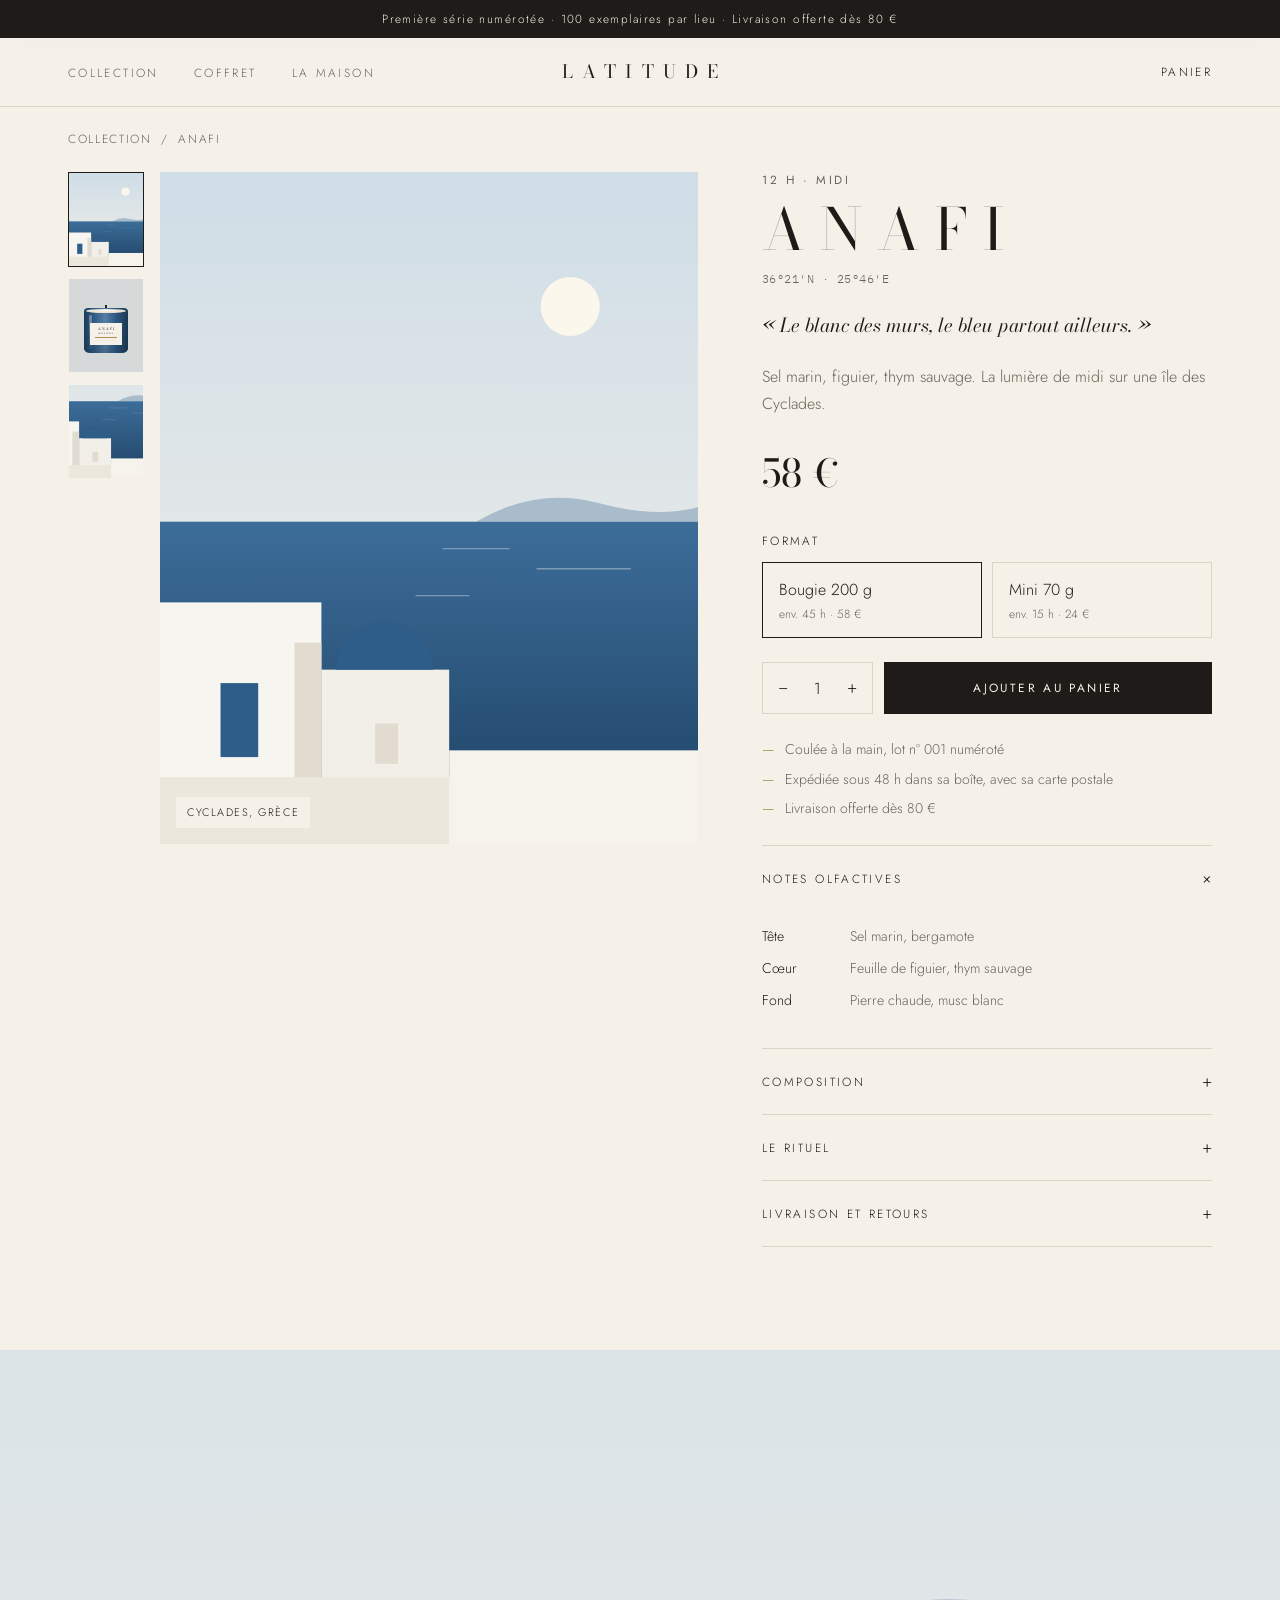
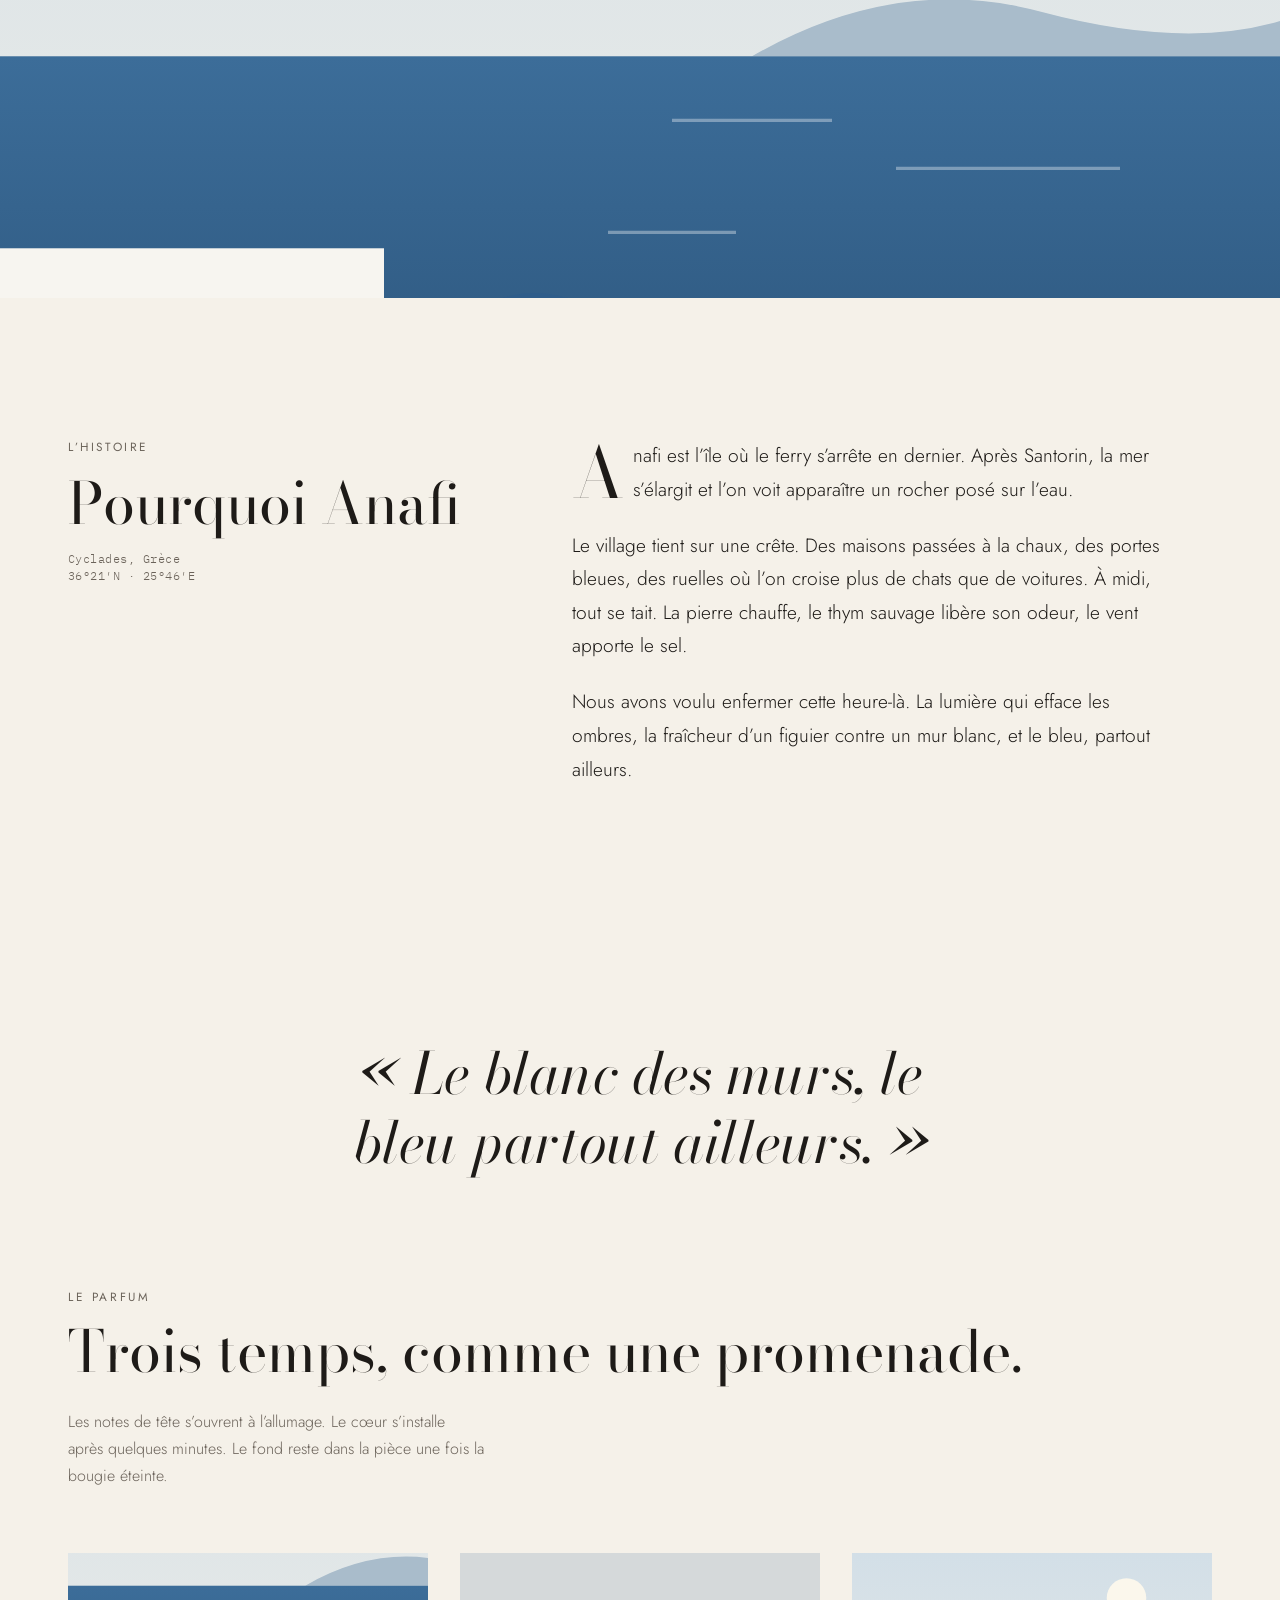
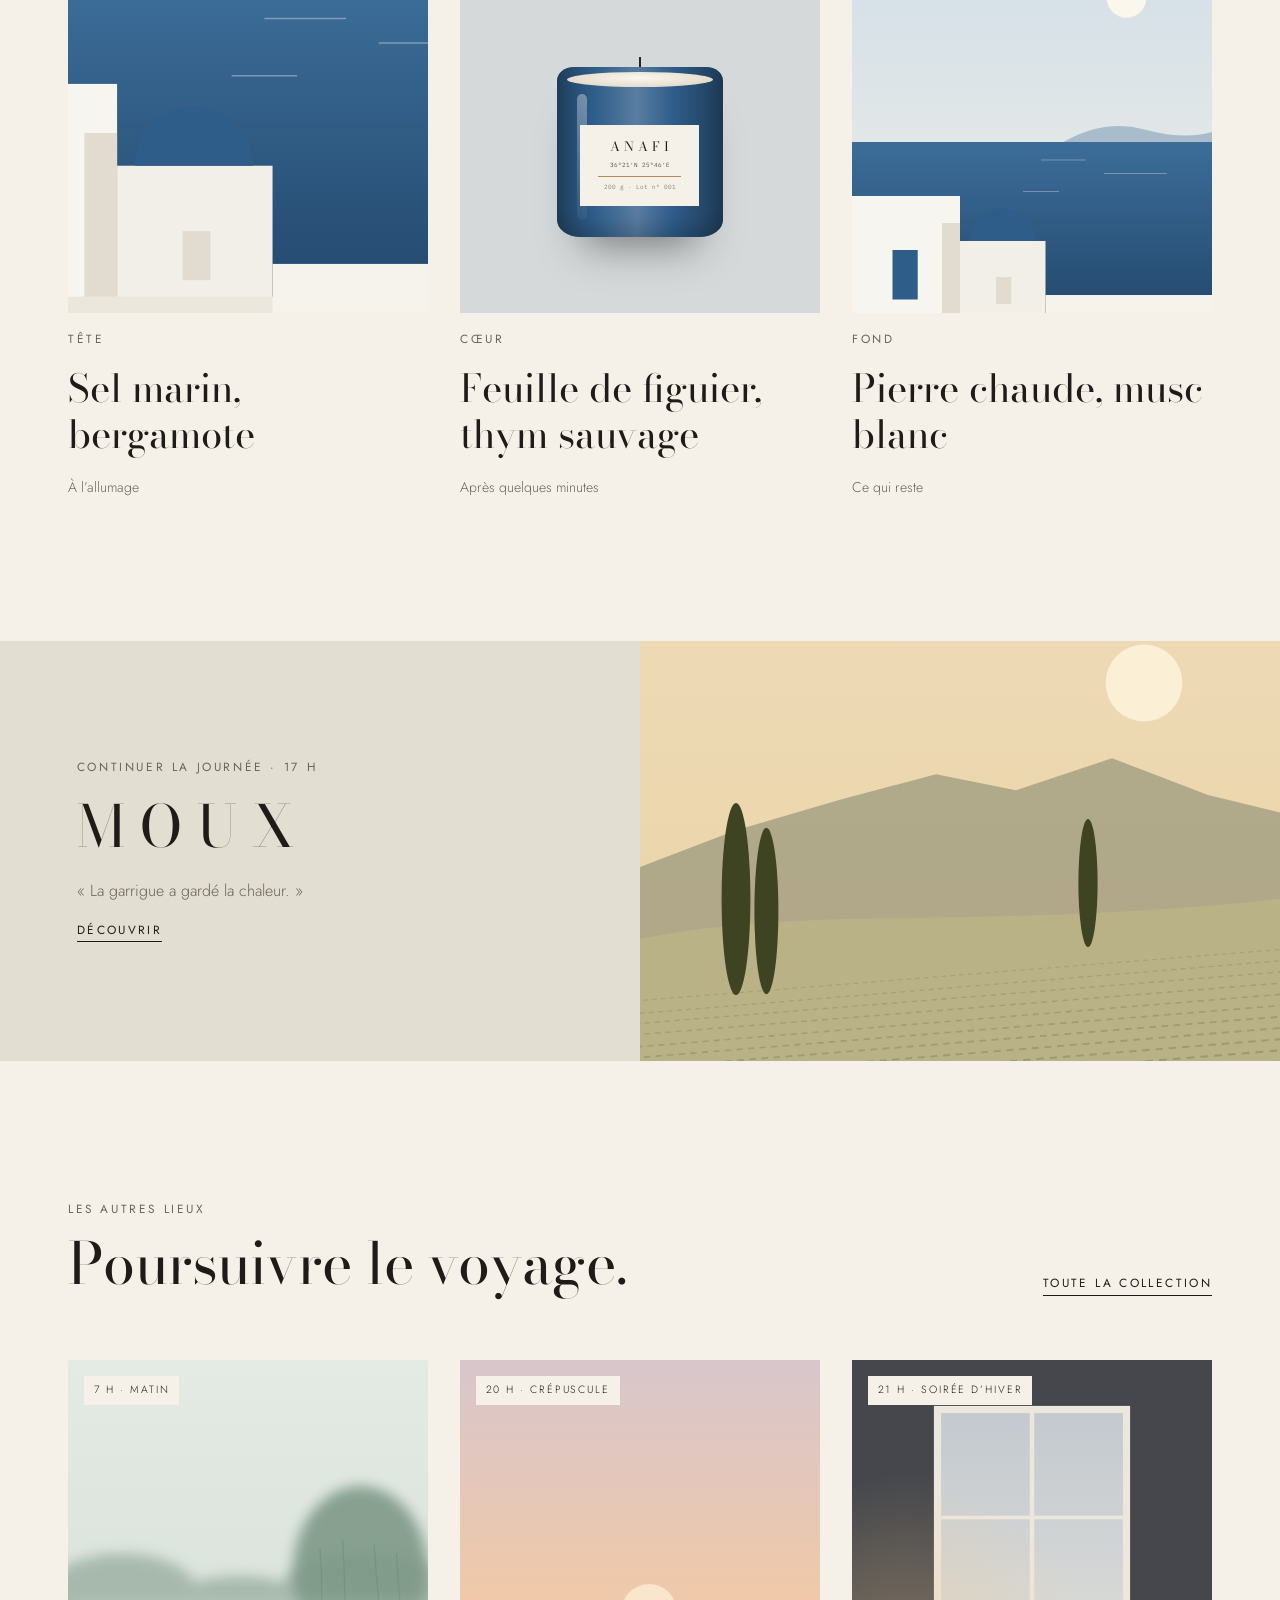
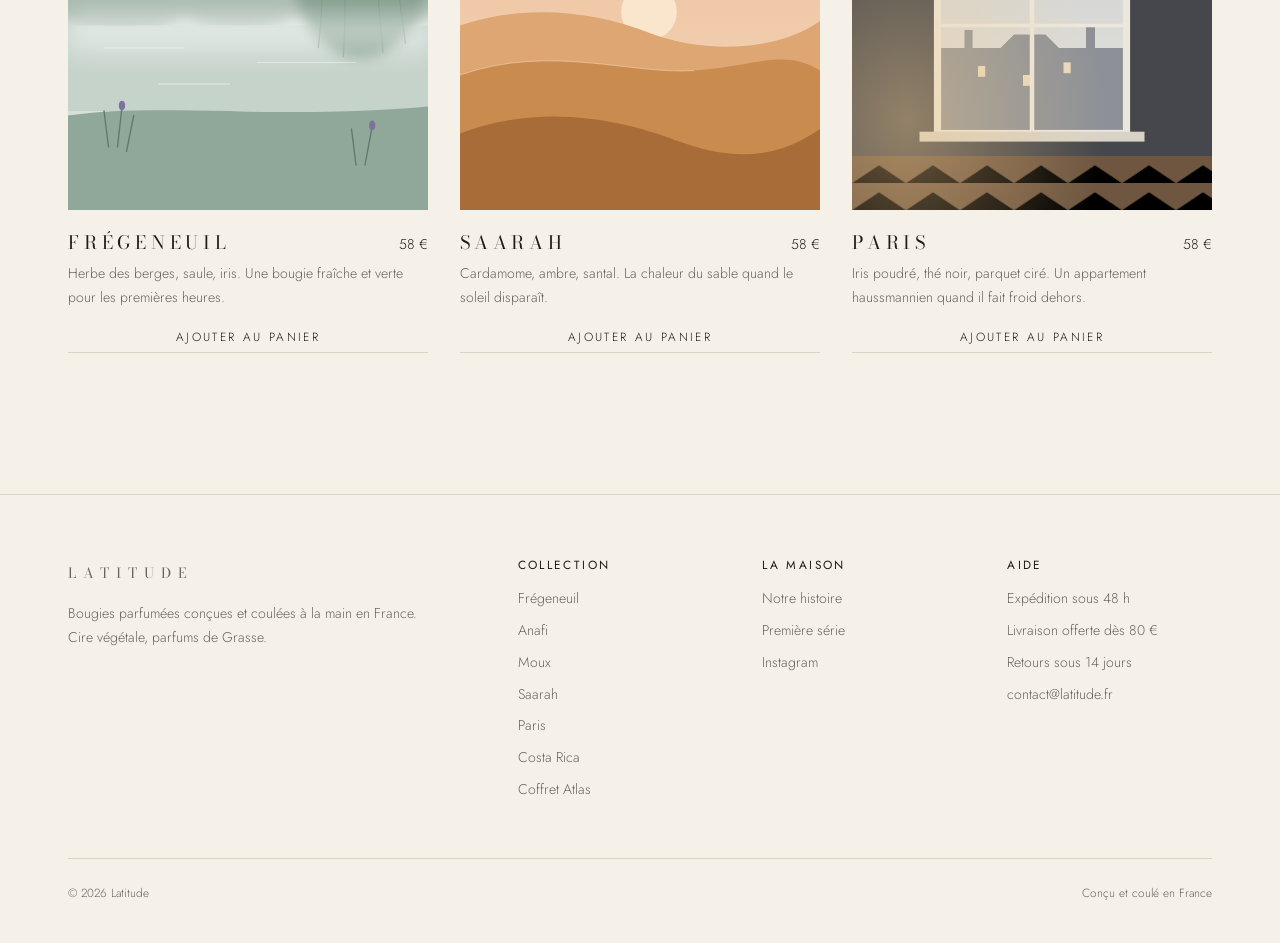
==== bougies/anafi.html @ f79f9a04 "Boutique Latitude : une page par bougie, histoires, panier et précommande - Accueil épuré : diaporam" ====
<!DOCTYPE html>
<html lang="fr">
<head>
  <meta charset="UTF-8">
  <meta name="viewport" content="width=device-width, initial-scale=1.0, viewport-fit=cover">
  <title>Anafi, bougie parfumée · Latitude</title>
  <meta name="claude:viewport-fit-sides" content="cover">
  <meta name="description" content="Sel marin, figuier, thym sauvage. La lumière de midi sur une île des Cyclades. Bougie 200 g coulée à la main en France.">
  <meta property="og:title" content="Anafi, bougie parfumée · Latitude">
  <meta property="og:description" content="Sel marin, figuier, thym sauvage. La lumière de midi sur une île des Cyclades. Bougie 200 g coulée à la main en France.">
  <link rel="preconnect" href="https://fonts.googleapis.com">
  <link rel="preconnect" href="https://fonts.gstatic.com" crossorigin>
  <link rel="stylesheet" href="https://fonts.googleapis.com/css2?family=Bodoni+Moda:ital,opsz,wght@0,6..96,400;1,6..96,400&family=IBM+Plex+Mono:wght@300&family=Jost:wght@300;400&display=swap">
  <link rel="stylesheet" href="../assets/style.css">
</head>
<body>
  
  <p class="announce">Première série numérotée · 100 exemplaires par lieu · Livraison offerte dès 80 €</p>
  <header class="site-header">
    <nav class="nav wrap" aria-label="Navigation principale">
      <div>
        <button class="nav-toggle" type="button" aria-label="Menu" aria-expanded="false" aria-controls="menu"><span></span><span></span></button>
        <ul class="nav-links" id="menu">
          <li><a href="../#collection">Collection</a></li>
          <li><a href="../#coffret">Coffret</a></li>
          <li><a href="../#maison">La maison</a></li>
        </ul>
      </div>
      <a href="../" class="brand">LATITUDE</a>
      <div class="nav-end">
        <button type="button" class="cart-btn" data-open-cart aria-controls="cart">
          <span class="cart-label">Panier</span><span class="cart-count" hidden>0</span>
          <span class="visually-hidden">Ouvrir le panier</span>
        </button>
      </div>
    </nav>
  </header>
  <main style="--c:#2F5D8A">
    <nav class="crumbs wrap" aria-label="Fil d’Ariane"><a href="../#collection">Collection</a><span>/</span><span>Anafi</span></nav>

    <section class="product wrap">
      <div class="gallery">
        <div class="thumbs" role="group" aria-label="Choisir une image">
          <button type="button" class="thumb" data-slide="lieu" aria-pressed="true" aria-label="Le lieu"><div class="visual" data-scene="anafi" data-photo="../images/anafi/lieu.jpg"></div></button>
          <button type="button" class="thumb" data-slide="bougie" aria-pressed="false" aria-label="La bougie"><div class="packshot" style="--c:#2F5D8A" data-jar="anafi" data-flame="0" data-photo="../images/anafi/bougie.jpg"></div></button>
          <button type="button" class="thumb" data-slide="detail" aria-pressed="false" aria-label="La matière"><div class="visual" data-scene="anafi" data-variant="detail" data-photo="../images/anafi/detail.jpg"></div></button>
        </div>
        <div class="gallery-main" id="gallery-main">
          <div class="gallery-slide on" data-slide="lieu"><div class="visual" data-scene="anafi" data-photo="../images/anafi/lieu.jpg" data-alt="Anafi, le lieu"></div><span class="gallery-cap">Cyclades, Grèce</span></div>
          <div class="gallery-slide" data-slide="bougie"><div class="packshot" style="--c:#2F5D8A" data-jar="anafi" data-photo="../images/anafi/bougie.jpg" data-alt="Bougie Anafi"></div><span class="gallery-cap">Bougie 200 g · Lot n° 001</span></div>
          <div class="gallery-slide" data-slide="detail"><div class="visual" data-scene="anafi" data-variant="detail" data-photo="../images/anafi/detail.jpg" data-alt="Pierre blanche, lumière de midi"></div><span class="gallery-cap">Pierre blanche, lumière de midi</span></div>
        </div>
      </div>

      <div class="buy" data-buy>
        <div class="stack" style="gap:.8rem">
          <p class="eyebrow">12 h · Midi</p>
          <h1>ANAFI</h1>
          <p class="coords">36°21′N · 25°46′E</p>
        </div>
        <p class="phrase">« Le blanc des murs, le bleu partout ailleurs. »</p>
        <p class="accroche">Sel marin, figuier, thym sauvage. La lumière de midi sur une île des Cyclades.</p>
        <p class="price" id="price">58 €</p>

        <fieldset class="formats">
          <legend>Format</legend>
          <label class="format"><input type="radio" name="format" value="200" checked><span>Bougie 200 g<small>env. 45 h · 58 €</small></span></label>
          <label class="format"><input type="radio" name="format" value="70"><span>Mini 70 g<small>env. 15 h · 24 €</small></span></label>
        </fieldset>

        <div class="buy-row">
          <div class="qty" aria-label="Quantité">
            <button type="button" data-step="-1" aria-label="Diminuer la quantité">−</button>
            <span data-qty-value aria-live="polite">1</span>
            <button type="button" data-step="1" aria-label="Augmenter la quantité">+</button>
          </div>
          <button type="button" class="btn btn-block" id="add-main" data-add="anafi">Ajouter au panier</button>
        </div>

        <ul class="reassure">
          <li>Coulée à la main, lot n° 001 numéroté</li>
          <li>Expédiée sous 48 h dans sa boîte, avec sa carte postale</li>
          <li>Livraison offerte dès 80 €</li>
        </ul>

        <div class="details">
          <details open>
            <summary>Notes olfactives</summary>
            <div class="d-body"><dl class="notes"><dt>Tête</dt><dd>Sel marin, bergamote</dd><dt>Cœur</dt><dd>Feuille de figuier, thym sauvage</dd><dt>Fond</dt><dd>Pierre chaude, musc blanc</dd></dl></div>
          </details>
          <details>
            <summary>Composition</summary>
            <div class="d-body"><p>Cire végétale. Mèche en coton. Parfum composé à Grasse, conforme aux normes IFRA. Verre épais teinté, couvercle en chêne.</p><p>200 g, environ 45 heures de combustion.</p></div>
          </details>
          <details>
            <summary>Le rituel</summary>
            <div class="d-body"><p>Laissez fondre toute la surface à la première combustion, deux à trois heures. Recoupez la mèche à 5 mm avant chaque allumage. Éteignez avec le couvercle, jamais en soufflant. Une fois finie, lavez le pot à l’eau chaude et gardez-le.</p></div>
          </details>
          <details>
            <summary>Livraison et retours</summary>
            <div class="d-body"><p>Expédition sous 48 h depuis notre atelier. Livraison offerte dès 80 € en France métropolitaine, 6,90 € en dessous. Retours acceptés sous 14 jours pour une bougie non allumée.</p></div>
          </details>
        </div>
      </div>
    </section>

    <section aria-labelledby="histoire">
      <div class="visual tale-hero" data-scene="anafi" data-photo="../images/anafi/histoire.jpg" data-alt="Anafi"></div>
      <div class="section wrap tale">
        <div class="tale-aside">
          <p class="eyebrow">L’histoire</p>
          <h2 id="histoire">Pourquoi Anafi</h2>
          <p class="coords">Cyclades, Grèce<br>36°21′N · 25°46′E</p>
        </div>
        <div class="tale-body"><p>Anafi est l’île où le ferry s’arrête en dernier. Après Santorin, la mer s’élargit et l’on voit apparaître un rocher posé sur l’eau.</p><p>Le village tient sur une crête. Des maisons passées à la chaux, des portes bleues, des ruelles où l’on croise plus de chats que de voitures. À midi, tout se tait. La pierre chauffe, le thym sauvage libère son odeur, le vent apporte le sel.</p><p>Nous avons voulu enfermer cette heure-là. La lumière qui efface les ombres, la fraîcheur d’un figuier contre un mur blanc, et le bleu, partout ailleurs.</p></div>
      </div>
      <blockquote class="tale-quote wrap">« Le blanc des murs, le bleu partout ailleurs. »</blockquote>
    </section>

    <section class="section wrap" style="padding-top:0" aria-labelledby="parfum">
      <div class="section-head"><div class="stack"><p class="eyebrow">Le parfum</p><h2 id="parfum">Trois temps, comme une promenade.</h2></div><p class="intro">Les notes de tête s’ouvrent à l’allumage. Le cœur s’installe après quelques minutes. Le fond reste dans la pièce une fois la bougie éteinte.</p></div>
      <div class="pyramid">
        <div class="tier"><div class="visual" data-scene="anafi" data-variant="detail"></div><h3>Tête</h3><p>Sel marin, bergamote</p><small>À l’allumage</small></div>
        <div class="tier"><div class="packshot" style="--c:#2F5D8A;aspect-ratio:1"><div data-jar="anafi" data-flame="0" style="width:46%"></div></div><h3>Cœur</h3><p>Feuille de figuier, thym sauvage</p><small>Après quelques minutes</small></div>
        <div class="tier"><div class="visual" data-scene="anafi"></div><h3>Fond</h3><p>Pierre chaude, musc blanc</p><small>Ce qui reste</small></div>
      </div>
    </section>

    <a class="next" href="moux.html" style="--c:#6B6B3A" aria-label="Lieu suivant : Moux">
      <div class="next-copy">
        <p class="eyebrow">Continuer la journée · 17 h</p>
        <h2>MOUX</h2>
        <p>« La garrigue a gardé la chaleur. »</p>
        <span class="link" style="align-self:flex-start">Découvrir</span>
      </div>
      <div class="visual" data-scene="moux" data-photo="../images/moux/lieu.jpg"></div>
    </a>

    <section class="section wrap">
      <div class="section-head"><div class="stack"><p class="eyebrow">Les autres lieux</p><h2>Poursuivre le voyage.</h2></div><a class="link" href="../#collection">Toute la collection</a></div>
      <div class="grid">
        <article class="card">
          <a class="card-media" href="fregeneuil.html" aria-label="Frégeneuil">
            <span class="card-moment">7 h · Matin</span>
            <div class="visual" data-scene="fregeneuil" data-photo="../images/fregeneuil/lieu.jpg"></div>
            <div class="packshot" style="--c:#8FA89A" data-jar="fregeneuil" data-photo="../images/fregeneuil/bougie.jpg"></div>
          </a>
          <div class="card-info"><a href="fregeneuil.html" class="card-name">FRÉGENEUIL</a><span class="card-price">58 €</span><p class="card-sub">Herbe des berges, saule, iris. Une bougie fraîche et verte pour les premières heures.</p></div>
          <button type="button" class="card-add" data-add="fregeneuil" data-format="200">Ajouter au panier</button>
        </article>
        <article class="card">
          <a class="card-media" href="saarah.html" aria-label="Saarah">
            <span class="card-moment">20 h · Crépuscule</span>
            <div class="visual" data-scene="saarah" data-photo="../images/saarah/lieu.jpg"></div>
            <div class="packshot" style="--c:#C98B4E" data-jar="saarah" data-photo="../images/saarah/bougie.jpg"></div>
          </a>
          <div class="card-info"><a href="saarah.html" class="card-name">SAARAH</a><span class="card-price">58 €</span><p class="card-sub">Cardamome, ambre, santal. La chaleur du sable quand le soleil disparaît.</p></div>
          <button type="button" class="card-add" data-add="saarah" data-format="200">Ajouter au panier</button>
        </article>
        <article class="card">
          <a class="card-media" href="paris.html" aria-label="Paris">
            <span class="card-moment">21 h · Soirée d’hiver</span>
            <div class="visual" data-scene="paris" data-photo="../images/paris/lieu.jpg"></div>
            <div class="packshot" style="--c:#5E6166" data-jar="paris" data-photo="../images/paris/bougie.jpg"></div>
          </a>
          <div class="card-info"><a href="paris.html" class="card-name">PARIS</a><span class="card-price">58 €</span><p class="card-sub">Iris poudré, thé noir, parquet ciré. Un appartement haussmannien quand il fait froid dehors.</p></div>
          <button type="button" class="card-add" data-add="paris" data-format="200">Ajouter au panier</button>
        </article>
      </div>
    </section>
  </main>

  <div class="sticky-buy" id="sticky-buy">
    <div><p class="s-name">ANAFI</p><p class="coords" data-sticky-price>58 €</p></div>
    <button type="button" class="btn" data-add="anafi" data-format="200">Ajouter</button>
  </div>
  
  <footer class="site-footer">
    <div class="wrap">
      <div class="footer-grid">
        <div class="footer-brand">
          <a href="../" class="brand">LATITUDE</a>
          <p>Bougies parfumées conçues et coulées à la main en France. Cire végétale, parfums de Grasse.</p>
        </div>
        <div><h4>Collection</h4><ul><li><a href="../bougies/fregeneuil.html">Frégeneuil</a></li><li><a href="../bougies/anafi.html">Anafi</a></li><li><a href="../bougies/moux.html">Moux</a></li><li><a href="../bougies/saarah.html">Saarah</a></li><li><a href="../bougies/paris.html">Paris</a></li><li><a href="../bougies/costa-rica.html">Costa Rica</a></li><li><a href="../#coffret">Coffret Atlas</a></li></ul></div>
        <div><h4>La maison</h4><ul><li><a href="../#maison">Notre histoire</a></li><li><a href="../#lettre">Première série</a></li><li><a href="https://instagram.com/" target="_blank" rel="noopener">Instagram</a></li></ul></div>
        <div><h4>Aide</h4><ul><li>Expédition sous 48 h</li><li>Livraison offerte dès 80 €</li><li>Retours sous 14 jours</li><li>contact@latitude.fr</li></ul></div>
      </div>
      <div class="footer-legal"><span>© <span data-year>2026</span> Latitude</span><span>Conçu et coulé en France</span></div>
    </div>
  </footer>
  
  <div class="cart-overlay" id="cart-overlay"></div>
  <aside class="cart" id="cart" aria-hidden="true" aria-labelledby="cart-title" role="dialog" aria-modal="true">
    <div class="cart-head">
      <h2 id="cart-title">Votre panier</h2>
      <button type="button" class="cart-close">Fermer</button>
    </div>
    <p class="cart-added" id="cart-added" role="status" hidden></p>
    <div class="cart-empty" id="cart-empty">
      <p>Votre panier est vide. Choisissez un lieu.</p>
      <a href="../#collection" class="link cart-close-link">Voir la collection</a>
    </div>
    <div class="ship"><p id="ship-text"></p><div class="ship-bar" id="ship-bar"></div></div>
    <div class="cart-body"><ul class="cart-items" id="cart-items"></ul></div>
    <div class="cart-foot" id="cart-foot" hidden>
      <div class="totals">
        <span>Sous-total</span><span id="cart-subtotal"></span>
        <span>Livraison</span><span id="cart-shipping"></span>
        <span class="total">Total</span><span class="total" id="cart-total"></span>
      </div>
      <button type="button" class="btn btn-block" id="checkout">Commander</button>
      <div class="precommande" id="precommande" hidden>
        <p>La boutique ouvre avec la première série. Laissez votre email : nous vous écrirons avant l’ouverture et votre panier vous sera réservé.</p>
        <form class="inline-form" data-form="precommande" data-success="C’est noté. Votre panier vous attend." novalidate>
          <label class="visually-hidden" for="pre-email">Email</label>
          <div class="row"><input id="pre-email" name="email" type="email" placeholder="Votre email" autocomplete="email"><button type="submit">Réserver</button></div>
          <p class="form-status" role="status"></p>
        </form>
      </div>
      <p class="cart-note">Paiement sécurisé · Expédition sous 48 h · Retours sous 14 jours</p>
    </div>
  </aside>
  
  <script src="../assets/catalogue.js"></script>
  <script src="../assets/scenes.js"></script>
  <script src="../assets/app.js"></script>
</body>
</html>
---- assets/style.css ----
/* Layout : boutique-galerie. Beaucoup d'air, une image forte par lieu, le geste d'achat toujours à portée. */
:root {
  --paper: #F5F1E9;      /* ivoire papier */
  --paper-2: #ECE6DA;    /* papier profond */
  --ink: #1E1B18;        /* noir encre */
  --ink-soft: #6B635A;   /* encre diluée */
  --rule: #DDD4C5;       /* filet */
  --gold: #9A7845;       /* or mat */
  --scrim: rgba(30, 27, 24, .38);
  --label-bg: #F5F1E9;   /* étiquette physique, fixe */
  --label-ink: #1E1B18;
  --error: #A4402F;

  --display: "Bodoni Moda", "Didot", "Bodoni 72", "Bodoni MT", Georgia, serif;
  --sans: "Jost", "Futura", "Avenir Next", "Century Gothic", system-ui, sans-serif;
  --mono: "IBM Plex Mono", ui-monospace, Menlo, monospace;

  --t-xs: .74rem; --t-s: .88rem; --t-m: 1rem; --t-l: 1.2rem;
  --t-xl: clamp(1.7rem, 3.2vw, 2.4rem);
  --t-2xl: clamp(2.2rem, 5vw, 3.6rem);
  --t-3xl: clamp(3rem, 8vw, 6rem);

  --max: 1240px;
  --header-h: 68px;
}
@media (prefers-color-scheme: dark) {
  :root:not([data-theme="light"]) {
    --paper: #171512; --paper-2: #211E1A; --ink: #EEE8DD; --ink-soft: #A69C8E;
    --rule: #34302A; --gold: #C9A46B; --scrim: rgba(0, 0, 0, .6); --error: #E8907E;
    color-scheme: dark;
  }
}
:root[data-theme="dark"] {
  --paper: #171512; --paper-2: #211E1A; --ink: #EEE8DD; --ink-soft: #A69C8E;
  --rule: #34302A; --gold: #C9A46B; --scrim: rgba(0, 0, 0, .6); --error: #E8907E;
  color-scheme: dark;
}

/* ---------- Base ---------- */
*, *::before, *::after { box-sizing: border-box; }
html { scroll-behavior: smooth; scroll-padding-top: calc(var(--header-h) + env(safe-area-inset-top, 0px)); }
body {
  margin: 0; background: var(--paper); color: var(--ink);
  font: 300 var(--t-m)/1.7 var(--sans); -webkit-font-smoothing: antialiased;
}
body.no-scroll { overflow: hidden; }
body::before { content: ""; position: fixed; inset: 0 0 auto; height: env(safe-area-inset-top, 0px); z-index: 60; background: var(--paper); }
h1, h2, h3 { font-family: var(--display); font-weight: 400; line-height: 1.1; margin: 0; text-wrap: balance; }
p { margin: 0; }
a { color: inherit; text-decoration: none; }
img, svg { max-width: 100%; display: block; }
button { font: inherit; color: inherit; }
:focus-visible { outline: 1.5px solid var(--gold); outline-offset: 3px; }
[hidden] { display: none !important; }
.visually-hidden { position: absolute; width: 1px; height: 1px; overflow: hidden; clip: rect(0 0 0 0); white-space: nowrap; }

.wrap {
  max-width: var(--max); margin-inline: auto;
  padding-left: max(20px, env(safe-area-inset-left, 0px));
  padding-right: max(20px, env(safe-area-inset-right, 0px));
}
@media (min-width: 800px) {
  .wrap { padding-left: max(48px, env(safe-area-inset-left, 0px)); padding-right: max(48px, env(safe-area-inset-right, 0px)); }
}
.eyebrow { font: 400 var(--t-xs)/1.4 var(--sans); letter-spacing: .22em; text-transform: uppercase; color: var(--ink-soft); }
.coords { font: 300 var(--t-xs)/1.4 var(--mono); letter-spacing: .04em; color: var(--ink-soft); font-variant-numeric: tabular-nums; }
.caps { font-family: var(--display); letter-spacing: .28em; text-transform: uppercase; }

/* ---------- Boutons ---------- */
.btn {
  display: inline-flex; align-items: center; justify-content: center; gap: .6rem;
  min-height: 52px; padding: 0 2rem; border: 1px solid var(--ink); border-radius: 0;
  background: var(--ink); color: var(--paper);
  font: 400 var(--t-xs)/1 var(--sans); letter-spacing: .2em; text-transform: uppercase;
  cursor: pointer; transition: background .3s, color .3s, border-color .3s;
}
.btn:hover { background: transparent; color: var(--ink); }
.btn-ghost { background: transparent; color: var(--ink); }
.btn-ghost:hover { background: var(--ink); color: var(--paper); }
.btn-block { width: 100%; }
.btn:disabled { opacity: .55; cursor: progress; }
.link { font: 400 var(--t-xs)/1 var(--sans); letter-spacing: .2em; text-transform: uppercase; padding-bottom: .35rem; border-bottom: 1px solid currentColor; transition: color .2s; }
.link:hover { color: var(--gold); }
.link-btn { background: none; border: 0; padding: 0; cursor: pointer; font-size: var(--t-xs); color: var(--ink-soft); text-decoration: underline; text-underline-offset: 3px; }

/* ---------- Header ---------- */
.announce { background: var(--ink); color: var(--paper); text-align: center; font-size: var(--t-xs); letter-spacing: .12em; padding: .55rem 1rem; }
.site-header {
  position: sticky; top: env(safe-area-inset-top, 0px); z-index: 40;
  background: color-mix(in srgb, var(--paper) 94%, transparent);
  backdrop-filter: blur(10px); -webkit-backdrop-filter: blur(10px);
  border-bottom: 1px solid var(--rule);
}
.nav { height: var(--header-h); display: grid; grid-template-columns: 1fr auto 1fr; align-items: center; gap: 1rem; }
.nav-links { list-style: none; margin: 0; padding: 0; display: flex; gap: 2.2rem; }
.nav-links a { font-size: var(--t-xs); letter-spacing: .2em; text-transform: uppercase; color: var(--ink-soft); transition: color .2s; }
.nav-links a:hover { color: var(--ink); }
.brand { font-family: var(--display); font-size: 1.15rem; letter-spacing: .5em; margin-right: -.5em; text-align: center; }
.nav-end { display: flex; justify-content: flex-end; }
.cart-btn { display: inline-flex; align-items: center; gap: .55rem; background: none; border: 0; cursor: pointer; font-size: var(--t-xs); letter-spacing: .2em; text-transform: uppercase; padding: .6rem 0; }
.cart-count { display: inline-grid; place-items: center; min-width: 20px; height: 20px; padding: 0 5px; border-radius: 10px; background: var(--ink); color: var(--paper); font-size: .66rem; letter-spacing: 0; }
.nav-toggle { display: none; background: none; border: 0; width: 40px; height: 40px; padding: 12px 8px; cursor: pointer; flex-direction: column; justify-content: center; gap: 7px; }
.nav-toggle span { height: 1px; background: var(--ink); transition: transform .3s; }
.nav-toggle[aria-expanded="true"] span:first-child { transform: translateY(4px) rotate(45deg); }
.nav-toggle[aria-expanded="true"] span:last-child { transform: translateY(-4px) rotate(-45deg); }

/* ---------- Visuels ---------- */
.visual { position: relative; overflow: hidden; background: var(--paper-2); max-width: 100%; }
.visual > svg, .visual > .photo { position: absolute; inset: 0; width: 100%; height: 100%; object-fit: cover; }
.visual > .photo { animation: fade .6s ease both; }
@keyframes fade { from { opacity: 0; } }
.packshot { position: relative; display: grid; place-items: center; background: color-mix(in srgb, var(--c) 16%, var(--paper)); overflow: hidden; max-width: 100%; }
.packshot > .photo { position: absolute; inset: 0; width: 100%; height: 100%; object-fit: cover; }

/* ---------- Bougie ---------- */
.jar { --w: 220px; position: relative; width: var(--w); max-width: 100%; aspect-ratio: 200 / 250; }
.jar-glass {
  position: absolute; inset: 18% 0 0 0; border-radius: 10% 10% 14% 14% / 8% 8% 10% 10%;
  background: linear-gradient(90deg, color-mix(in srgb, var(--c) 70%, #000) 0%, var(--c) 22%, color-mix(in srgb, var(--c) 80%, #fff) 48%, var(--c) 70%, color-mix(in srgb, var(--c) 65%, #000) 100%);
  box-shadow: 0 34px 40px -26px rgba(30, 27, 24, .5), inset 0 -10px 18px rgba(0, 0, 0, .18);
}
.jar-glass::before { content: ""; position: absolute; left: 6%; right: 6%; top: 3%; height: 9%; border-radius: 50%; background: radial-gradient(ellipse at 50% 40%, #FBF7EF, #E5DCCD 70%); }
.jar-glass::after { content: ""; position: absolute; top: 16%; bottom: 10%; left: 12%; width: 6%; border-radius: 40px; background: linear-gradient(rgba(255,255,255,.35), rgba(255,255,255,.04)); }
.jar-wick { position: absolute; left: 50%; top: 13%; width: 2px; height: 8%; background: #2b241d; transform: translateX(-50%); }
.jar-flame {
  position: absolute; left: 50%; top: 0; width: 9%; height: 14%; transform: translateX(-50%); transform-origin: 50% 100%;
  border-radius: 50% 50% 50% 50% / 62% 62% 38% 38%;
  background: radial-gradient(ellipse at 50% 75%, #fff8e6 0%, #ffd98a 38%, #f0a24b 70%, rgba(240,162,75,0) 100%);
  animation: flicker 3.2s ease-in-out infinite;
}
.jar-flame::after { content: ""; position: absolute; inset: -120% -260%; border-radius: 50%; background: radial-gradient(circle, rgba(255,210,140,.28), rgba(255,210,140,0) 60%); }
@keyframes flicker {
  0%, 100% { transform: translateX(-50%) scale(1, 1) rotate(0); }
  30% { transform: translateX(-50%) scale(.94, 1.06) rotate(-2deg); }
  60% { transform: translateX(-50%) scale(1.04, .95) rotate(1.5deg); }
}
.jar-label { position: absolute; left: 14%; right: 14%; top: 46%; background: var(--label-bg); color: var(--label-ink); padding: 9% 6% 8%; text-align: center; container-type: inline-size; }
.jar-name { display: block; font-family: var(--display); font-size: 13cqi; letter-spacing: .3em; margin-right: -.3em; line-height: 1; white-space: nowrap; }
.jar-coords { display: block; font-family: var(--mono); font-weight: 300; font-size: 6.2cqi; margin-top: 7cqi; white-space: nowrap; }
.jar-rule { display: block; height: 1px; background: #B08D57; margin: 6cqi 8%; }
.jar-lot { display: block; font-family: var(--mono); font-weight: 300; font-size: 5.6cqi; opacity: .7; white-space: nowrap; }
.jar-mini { aspect-ratio: 200 / 200; }
.jar-mini .jar-glass { inset: 22% 0 0 0; }
.jar-mini .jar-label { top: 50%; }
.jar-mini .jar-coords, .jar-mini .jar-rule { display: none; }

/* ---------- Accueil : hero ---------- */
.hero { display: grid; grid-template-columns: minmax(0, 5fr) minmax(0, 7fr); min-height: min(86vh, 820px); }
.hero-copy { display: flex; flex-direction: column; justify-content: center; gap: 1.8rem; padding-block: 4rem; padding-right: clamp(1.5rem, 4vw, 4rem); min-width: 0; }
.hero h1 { font-size: var(--t-3xl); line-height: .95; letter-spacing: -.015em; }
.hero h1 em { font-style: italic; }
.hero .lede { font-size: var(--t-l); color: var(--ink-soft); max-width: 28rem; }
.hero-actions { display: flex; flex-wrap: wrap; gap: 1.6rem; align-items: center; }
.hero-media { position: relative; min-height: 420px; }
.hero-slide { position: absolute; inset: 0; opacity: 0; transition: opacity 1.4s ease; }
.hero-slide.on { opacity: 1; }
.hero-slide .visual { position: absolute; inset: 0; }
.hero-cap {
  position: absolute; left: 0; bottom: 0; z-index: 2; display: flex; gap: 1.2rem; align-items: baseline; flex-wrap: wrap;
  background: var(--paper); padding: 1rem 1.4rem 0 0;
}
.hero-cap a { font-family: var(--display); letter-spacing: .3em; font-size: var(--t-s); }
.hero-cap span { font: 300 var(--t-xs)/1 var(--mono); color: var(--ink-soft); }
.hero-wrap { max-width: var(--max); margin-inline: auto; padding-left: max(20px, env(safe-area-inset-left, 0px)); }
@media (min-width: 800px) { .hero-wrap { padding-left: max(48px, env(safe-area-inset-left, 0px)); } }

.promise { border-block: 1px solid var(--rule); }
.promise ul { list-style: none; margin: 0 auto; padding-block: 1.3rem; display: flex; justify-content: space-between; gap: 1rem 2rem; flex-wrap: wrap; }
.promise li { font-size: var(--t-xs); letter-spacing: .16em; text-transform: uppercase; color: var(--ink-soft); }

/* ---------- Sections ---------- */
.section { padding-block: clamp(5rem, 11vw, 9rem); }
.section-head { display: flex; justify-content: space-between; align-items: end; gap: 1.5rem 3rem; flex-wrap: wrap; margin-bottom: clamp(2.5rem, 5vw, 4rem); }
.section-head h2 { font-size: var(--t-2xl); }
.section-head .intro { color: var(--ink-soft); max-width: 26rem; }
.stack { display: flex; flex-direction: column; gap: .9rem; }

/* ---------- Cartes produit ---------- */
.grid { display: grid; grid-template-columns: repeat(3, minmax(0, 1fr)); gap: clamp(2.5rem, 4vw, 3.5rem) clamp(1rem, 2.5vw, 2rem); }
.card { display: flex; flex-direction: column; gap: 1.1rem; min-width: 0; }
.card-media { position: relative; display: block; aspect-ratio: 4 / 5; overflow: hidden; }
.card-media .visual, .card-media .packshot { position: absolute; inset: 0; transition: opacity .7s ease, transform 1.2s ease; }
.card-media .packshot { opacity: 0; }
.card-media:hover .packshot, .card-media:focus-visible .packshot { opacity: 1; }
.card-media:hover .visual { transform: scale(1.03); }
.card-media .packshot .jar { --w: 46%; }
.card-moment { position: absolute; top: 1rem; left: 1rem; z-index: 2; background: var(--label-bg); color: var(--label-ink); font-size: .66rem; letter-spacing: .18em; text-transform: uppercase; padding: .35rem .6rem; }
.card-info { display: grid; grid-template-columns: minmax(0, 1fr) auto; gap: .2rem 1rem; align-items: baseline; }
.card-name { font-family: var(--display); font-size: 1.15rem; letter-spacing: .26em; }
.card-price { font-size: var(--t-s); }
.card-sub { grid-column: 1 / -1; color: var(--ink-soft); font-size: var(--t-s); }
.card-add { justify-self: start; background: none; border: 0; padding: 0; cursor: pointer; font-size: var(--t-xs); letter-spacing: .2em; text-transform: uppercase; border-bottom: 1px solid var(--rule); padding-bottom: .3rem; transition: border-color .2s, color .2s; }
.card-add:hover { border-color: var(--ink); }

/* ---------- Récit (accueil) ---------- */
.story { display: grid; grid-template-columns: minmax(0, 7fr) minmax(0, 5fr); gap: clamp(2rem, 6vw, 6rem); align-items: center; }
.story .visual { aspect-ratio: 5 / 4; }
.story h2 { font-size: var(--t-2xl); }
.story p { color: var(--ink-soft); max-width: 30rem; }
.story-quote { font-family: var(--display); font-style: italic; font-size: var(--t-xl); color: var(--ink); line-height: 1.25; }

/* ---------- Coffret ---------- */
.coffret { display: grid; grid-template-columns: minmax(0, 5fr) minmax(0, 7fr); gap: clamp(2rem, 6vw, 6rem); align-items: center; }
.coffret-visual { background: var(--paper-2); padding: clamp(2.5rem, 6vw, 4.5rem) clamp(1rem, 3vw, 2.5rem); display: grid; grid-template-columns: repeat(6, minmax(0, 1fr)); gap: clamp(.4rem, 1.2vw, 1rem); align-items: end; }
.coffret-visual .jar { --w: 100%; }
.coffret h2 { font-size: var(--t-2xl); }
.coffret p { color: var(--ink-soft); }
.price-lg { font-family: var(--display); font-size: var(--t-xl); }

/* ---------- Maison ---------- */
.maison { display: grid; grid-template-columns: repeat(3, minmax(0, 1fr)); gap: clamp(2rem, 5vw, 4rem); }
.maison h3 { font-size: var(--t-xl); font-style: italic; margin-bottom: .8rem; }
.maison p { color: var(--ink-soft); }

/* ---------- Newsletter ---------- */
.letter { background: var(--paper-2); }
.letter-inner { display: grid; grid-template-columns: minmax(0, 1fr) minmax(0, 1fr); gap: 2rem 5rem; align-items: center; }
.letter h2 { font-size: var(--t-2xl); }
.letter p { color: var(--ink-soft); }
.inline-form { display: flex; flex-direction: column; gap: .7rem; }
.inline-form .row { display: flex; border-bottom: 1px solid var(--ink); }
.inline-form input { flex: 1; min-width: 0; background: transparent; border: 0; padding: 1rem 0; font: 300 var(--t-m) var(--sans); color: var(--ink); }
.inline-form input::placeholder { color: var(--ink-soft); }
.inline-form input:focus { outline: none; }
.inline-form button { background: none; border: 0; cursor: pointer; font-size: var(--t-xs); letter-spacing: .2em; text-transform: uppercase; padding: 0 0 0 1rem; }
.form-status { font-size: var(--t-s); min-height: 1.4em; color: var(--ink-soft); }
.form-status.is-error { color: var(--error); }

/* ---------- Footer ---------- */
.site-footer { border-top: 1px solid var(--rule); padding-block: 4rem 2.5rem; }
.footer-grid { display: grid; grid-template-columns: 2fr 1fr 1fr 1fr; gap: 2.5rem; }
.footer-grid h4 { margin: 0 0 1rem; font: 400 var(--t-xs)/1 var(--sans); letter-spacing: .2em; text-transform: uppercase; }
.footer-grid ul { list-style: none; margin: 0; padding: 0; display: flex; flex-direction: column; gap: .5rem; }
.footer-grid a, .footer-grid li { color: var(--ink-soft); font-size: var(--t-s); }
.footer-grid a:hover { color: var(--ink); }
.footer-brand p { color: var(--ink-soft); font-size: var(--t-s); max-width: 22rem; margin-top: 1rem; }
.footer-brand .brand { text-align: left; display: inline-block; }
.footer-legal { margin-top: 3.5rem; padding-top: 1.5rem; border-top: 1px solid var(--rule); display: flex; justify-content: space-between; gap: 1rem; flex-wrap: wrap; font-size: var(--t-xs); color: var(--ink-soft); }

/* ---------- Page produit ---------- */
.crumbs { padding-block: 1.4rem; font-size: var(--t-xs); letter-spacing: .14em; text-transform: uppercase; color: var(--ink-soft); display: flex; gap: .6rem; flex-wrap: wrap; }
.crumbs a:hover { color: var(--ink); }
.product { display: grid; grid-template-columns: minmax(0, 7fr) minmax(0, 5fr); gap: clamp(2rem, 5vw, 5rem); align-items: start; padding-bottom: clamp(4rem, 8vw, 7rem); }
.gallery { display: grid; grid-template-columns: 76px minmax(0, 1fr); gap: 1rem; }
.thumbs { display: flex; flex-direction: column; gap: .7rem; }
.thumb { position: relative; aspect-ratio: 4 / 5; padding: 0; border: 1px solid transparent; background: none; cursor: pointer; overflow: hidden; }
.thumb[aria-pressed="true"] { border-color: var(--ink); }
.thumb .visual, .thumb .packshot { position: absolute; inset: 0; }
.thumb .packshot .jar { --w: 60%; }
.gallery-main { position: relative; aspect-ratio: 4 / 5; overflow: hidden; }
.gallery-slide { position: absolute; inset: 0; opacity: 0; transition: opacity .6s ease; }
.gallery-slide.on { opacity: 1; }
.gallery-slide > .visual, .gallery-slide > .packshot { position: absolute; inset: 0; }
.gallery-slide .packshot .jar { --w: 44%; }
.gallery-cap { position: absolute; left: 1rem; bottom: 1rem; z-index: 2; background: var(--label-bg); color: var(--label-ink); font-size: .68rem; letter-spacing: .14em; text-transform: uppercase; padding: .4rem .7rem; }

.buy { position: sticky; top: calc(var(--header-h) + env(safe-area-inset-top, 0px) + 1.5rem); display: flex; flex-direction: column; gap: 1.5rem; min-width: 0; }
.buy h1 { font-size: clamp(2.4rem, 5vw, 3.6rem); letter-spacing: .26em; margin-right: -.26em; line-height: 1; overflow-wrap: anywhere; }
.buy .phrase { font-family: var(--display); font-style: italic; font-size: var(--t-l); line-height: 1.4; }
.buy .accroche { color: var(--ink-soft); }
.buy .price { font-family: var(--display); font-size: var(--t-xl); }
.formats { border: 0; margin: 0; padding: 0; display: grid; grid-template-columns: 1fr 1fr; gap: .6rem; }
.formats legend { font-size: var(--t-xs); letter-spacing: .2em; text-transform: uppercase; margin-bottom: .7rem; padding: 0; }
.format { position: relative; }
.format input { position: absolute; opacity: 0; inset: 0; cursor: pointer; }
.format span { display: flex; flex-direction: column; gap: .1rem; border: 1px solid var(--rule); padding: .8rem 1rem; transition: border-color .2s; }
.format small { color: var(--ink-soft); font-size: var(--t-xs); }
.format input:checked + span { border-color: var(--ink); }
.format input:focus-visible + span { outline: 1.5px solid var(--gold); outline-offset: 2px; }
.buy-row { display: grid; grid-template-columns: auto minmax(0, 1fr); gap: .7rem; }
.qty { display: inline-flex; align-items: center; border: 1px solid var(--rule); }
.qty button { width: 40px; height: 100%; min-height: 36px; background: none; border: 0; cursor: pointer; font-size: 1.1rem; }
.qty span { min-width: 1.8rem; text-align: center; font-variant-numeric: tabular-nums; }
.buy-row .qty { min-height: 52px; }
.reassure { list-style: none; margin: 0; padding: 0; display: flex; flex-direction: column; gap: .35rem; font-size: var(--t-s); color: var(--ink-soft); }
.reassure li::before { content: "—"; margin-right: .6rem; color: var(--gold); }
.details { border-top: 1px solid var(--rule); }
.details details { border-bottom: 1px solid var(--rule); }
.details summary { list-style: none; cursor: pointer; padding: 1.1rem 0; display: flex; justify-content: space-between; align-items: center; font-size: var(--t-xs); letter-spacing: .2em; text-transform: uppercase; }
.details summary::-webkit-details-marker { display: none; }
.details summary::after { content: "+"; font-size: 1.1rem; letter-spacing: 0; transition: transform .3s; }
.details details[open] summary::after { transform: rotate(45deg); }
.details .d-body { padding-bottom: 1.3rem; color: var(--ink-soft); font-size: var(--t-s); display: flex; flex-direction: column; gap: .6rem; }
.notes { display: grid; grid-template-columns: 4.5rem minmax(0, 1fr); gap: .5rem 1rem; }
.notes dt { color: var(--ink); }
.notes dd { margin: 0; }

/* Récit produit */
.tale-hero { aspect-ratio: 21 / 9; max-height: 78vh; width: 100%; }
.tale { display: grid; grid-template-columns: minmax(0, 4fr) minmax(0, 6fr); gap: clamp(2rem, 6vw, 6rem); }
.tale-aside { display: flex; flex-direction: column; gap: 1rem; }
.tale-aside h2 { font-size: var(--t-2xl); }
.tale-body { display: flex; flex-direction: column; gap: 1.4rem; font-size: var(--t-l); line-height: 1.75; max-width: 38rem; }
.tale-body p:first-child::first-letter { font-family: var(--display); float: left; font-size: 4.4rem; line-height: .8; padding: .35rem .6rem 0 0; }
.tale-quote { font-family: var(--display); font-style: italic; font-size: var(--t-2xl); line-height: 1.2; text-align: center; max-width: 52rem; margin: 0 auto; padding-block: clamp(4rem, 9vw, 7rem); text-wrap: balance; }

.pyramid { display: grid; grid-template-columns: repeat(3, minmax(0, 1fr)); gap: clamp(1rem, 3vw, 2rem); }
.tier { display: flex; flex-direction: column; gap: 1.2rem; }
.tier .visual { aspect-ratio: 1; }
.tier h3 { font-size: var(--t-xs); font-family: var(--sans); font-weight: 400; letter-spacing: .22em; text-transform: uppercase; color: var(--ink-soft); }
.tier p { font-family: var(--display); font-size: var(--t-xl); line-height: 1.2; }
.tier small { color: var(--ink-soft); font-size: var(--t-s); }

.next { display: grid; grid-template-columns: minmax(0, 1fr) minmax(0, 1fr); min-height: 420px; }
.next-copy { display: flex; flex-direction: column; justify-content: center; gap: 1.2rem; padding: clamp(2.5rem, 6vw, 5rem); background: color-mix(in srgb, var(--c) 14%, var(--paper)); }
.next-copy h2 { font-size: var(--t-2xl); letter-spacing: .26em; }
.next-copy p { color: var(--ink-soft); }
.next .visual { min-height: 320px; }

.sticky-buy {
  position: fixed; left: 0; right: 0; bottom: 0; z-index: 35; display: none;
  background: var(--paper); border-top: 1px solid var(--rule);
  padding: .7rem max(16px, env(safe-area-inset-right, 0px)) calc(.7rem + env(safe-area-inset-bottom, 0px)) max(16px, env(safe-area-inset-left, 0px));
  align-items: center; justify-content: space-between; gap: 1rem;
  transform: translateY(100%); transition: transform .35s ease;
}
.sticky-buy.show { transform: none; }
.sticky-buy .s-name { font-family: var(--display); letter-spacing: .2em; font-size: var(--t-s); }
.sticky-buy .btn { min-height: 46px; padding: 0 1.4rem; }

/* ---------- Panier ---------- */
.cart-overlay { position: fixed; inset: 0; background: var(--scrim); z-index: 70; opacity: 0; pointer-events: none; transition: opacity .35s; }
.cart-overlay.open { opacity: 1; pointer-events: auto; }
.cart {
  position: fixed; top: 0; right: 0; bottom: 0; z-index: 80; width: min(440px, 100%);
  background: var(--paper); display: flex; flex-direction: column;
  padding: env(safe-area-inset-top, 0px) env(safe-area-inset-right, 0px) env(safe-area-inset-bottom, 0px) 0;
  transform: translateX(100%); transition: transform .45s cubic-bezier(.2, .7, .2, 1); visibility: hidden;
}
.cart.open { transform: none; visibility: visible; }
.cart-head { display: flex; justify-content: space-between; align-items: center; padding: 1.4rem 1.6rem; border-bottom: 1px solid var(--rule); }
.cart-head h2 { font-size: var(--t-l); }
.cart-close { background: none; border: 0; cursor: pointer; font-size: var(--t-xs); letter-spacing: .2em; text-transform: uppercase; }
.cart-added { margin: 1rem 1.6rem 0; padding: .8rem 1rem; background: var(--paper-2); font-size: var(--t-s); }
.ship { padding: 1.2rem 1.6rem; display: flex; flex-direction: column; gap: .6rem; font-size: var(--t-s); color: var(--ink-soft); }
.ship-bar { height: 2px; background: var(--rule); position: relative; }
.ship-bar::after { content: ""; position: absolute; inset: 0 auto 0 0; width: var(--p, 0%); background: var(--gold); transition: width .5s ease; }
.cart-body { flex: 1; overflow-y: auto; padding: 0 1.6rem; }
.cart-items { list-style: none; margin: 0; padding: 0; }
.ci { display: grid; grid-template-columns: 76px minmax(0, 1fr) auto; gap: 1rem; padding: 1.2rem 0; border-bottom: 1px solid var(--rule); }
.ci-thumb { aspect-ratio: 4 / 5; background: color-mix(in srgb, var(--c) 16%, var(--paper)); display: grid; place-items: center; overflow: hidden; }
.ci-thumb .jar { --w: 60px; }
.ci-coffret { display: grid; grid-template-columns: repeat(3, 1fr); gap: 3px; padding: 10px; background: var(--paper-2); align-content: center; }
.ci-coffret span { aspect-ratio: 1; border-radius: 3px; }
.ci-body { display: flex; flex-direction: column; gap: .2rem; min-width: 0; }
.ci-name { font-family: var(--display); font-size: var(--t-m); }
.ci-detail { font-size: var(--t-xs); color: var(--ink-soft); margin-bottom: .5rem; }
.ci .qty { align-self: flex-start; }
.ci .qty button { width: 32px; min-height: 32px; }
.ci-end { display: flex; flex-direction: column; align-items: flex-end; justify-content: space-between; }
.ci-price { font-size: var(--t-s); }
.cart-empty { padding: 3rem 1.6rem; display: flex; flex-direction: column; gap: 1.2rem; align-items: flex-start; color: var(--ink-soft); }
.cart-foot { border-top: 1px solid var(--rule); padding: 1.3rem 1.6rem 1.6rem; display: flex; flex-direction: column; gap: 1rem; }
.totals { display: grid; grid-template-columns: 1fr auto; gap: .35rem; font-size: var(--t-s); color: var(--ink-soft); }
.totals .total { color: var(--ink); font-family: var(--display); font-size: var(--t-l); padding-top: .5rem; }
.cart-note { font-size: var(--t-xs); color: var(--ink-soft); text-align: center; }
.precommande { background: var(--paper-2); padding: 1.1rem; display: flex; flex-direction: column; gap: .7rem; font-size: var(--t-s); }

/* ---------- Responsive ---------- */
@media (max-width: 1000px) {
  .grid { grid-template-columns: repeat(2, minmax(0, 1fr)); }
  .footer-grid { grid-template-columns: 1fr 1fr; }
}
@media (max-width: 860px) {
  .nav { grid-template-columns: 1fr auto 1fr; }
  .nav-toggle { display: flex; }
  .nav-links {
    position: absolute; top: var(--header-h); left: 0; right: 0; flex-direction: column; gap: 0;
    background: var(--paper); border-bottom: 1px solid var(--rule);
    max-height: 0; overflow: hidden; transition: max-height .35s ease;
  }
  .nav-links.open { max-height: 320px; }
  .nav-links a { display: block; padding: 1.1rem max(20px, env(safe-area-inset-left, 0px)); }
  .nav-links li + li { border-top: 1px solid var(--rule); }
  .cart-label { display: none; }

  .hero { grid-template-columns: 1fr; min-height: 0; }
  .hero-wrap { padding-right: max(20px, env(safe-area-inset-right, 0px)); }
  .hero-copy { padding: 2.5rem 0 3rem; }
  .hero-media { order: -1; aspect-ratio: 4 / 4.4; min-height: 0; margin-inline: calc(-1 * max(20px, env(safe-area-inset-left, 0px))) calc(-1 * max(20px, env(safe-area-inset-right, 0px))); }
  .story, .coffret, .letter-inner, .tale, .product, .next { grid-template-columns: 1fr; }
  .maison { grid-template-columns: 1fr; }
  .buy { position: static; }
  .gallery { grid-template-columns: 1fr; }
  .thumbs { flex-direction: row; order: 2; }
  .thumb { width: 64px; }
  .sticky-buy { display: flex; }
  .tale-hero { aspect-ratio: 4 / 3; }
  .next .visual { order: -1; }
  .promise ul { justify-content: flex-start; }
}
@media (max-width: 560px) {
  .grid { grid-template-columns: 1fr; }
  .pyramid { grid-template-columns: 1fr; }
  .tier { display: grid; grid-template-columns: 96px minmax(0, 1fr); gap: 0 1.2rem; align-items: center; }
  .tier .visual, .tier .packshot { grid-row: span 3; }
  .coffret-visual { grid-template-columns: repeat(3, minmax(0, 1fr)); row-gap: 1.5rem; }
  .footer-grid { grid-template-columns: 1fr; }
  .brand { font-size: 1rem; letter-spacing: .38em; margin-right: -.38em; }
  .promise ul { flex-direction: column; gap: .5rem; }
}
@media (prefers-reduced-motion: reduce) {
  html { scroll-behavior: auto; }
  *, *::before, *::after { animation: none !important; transition: none !important; }
}
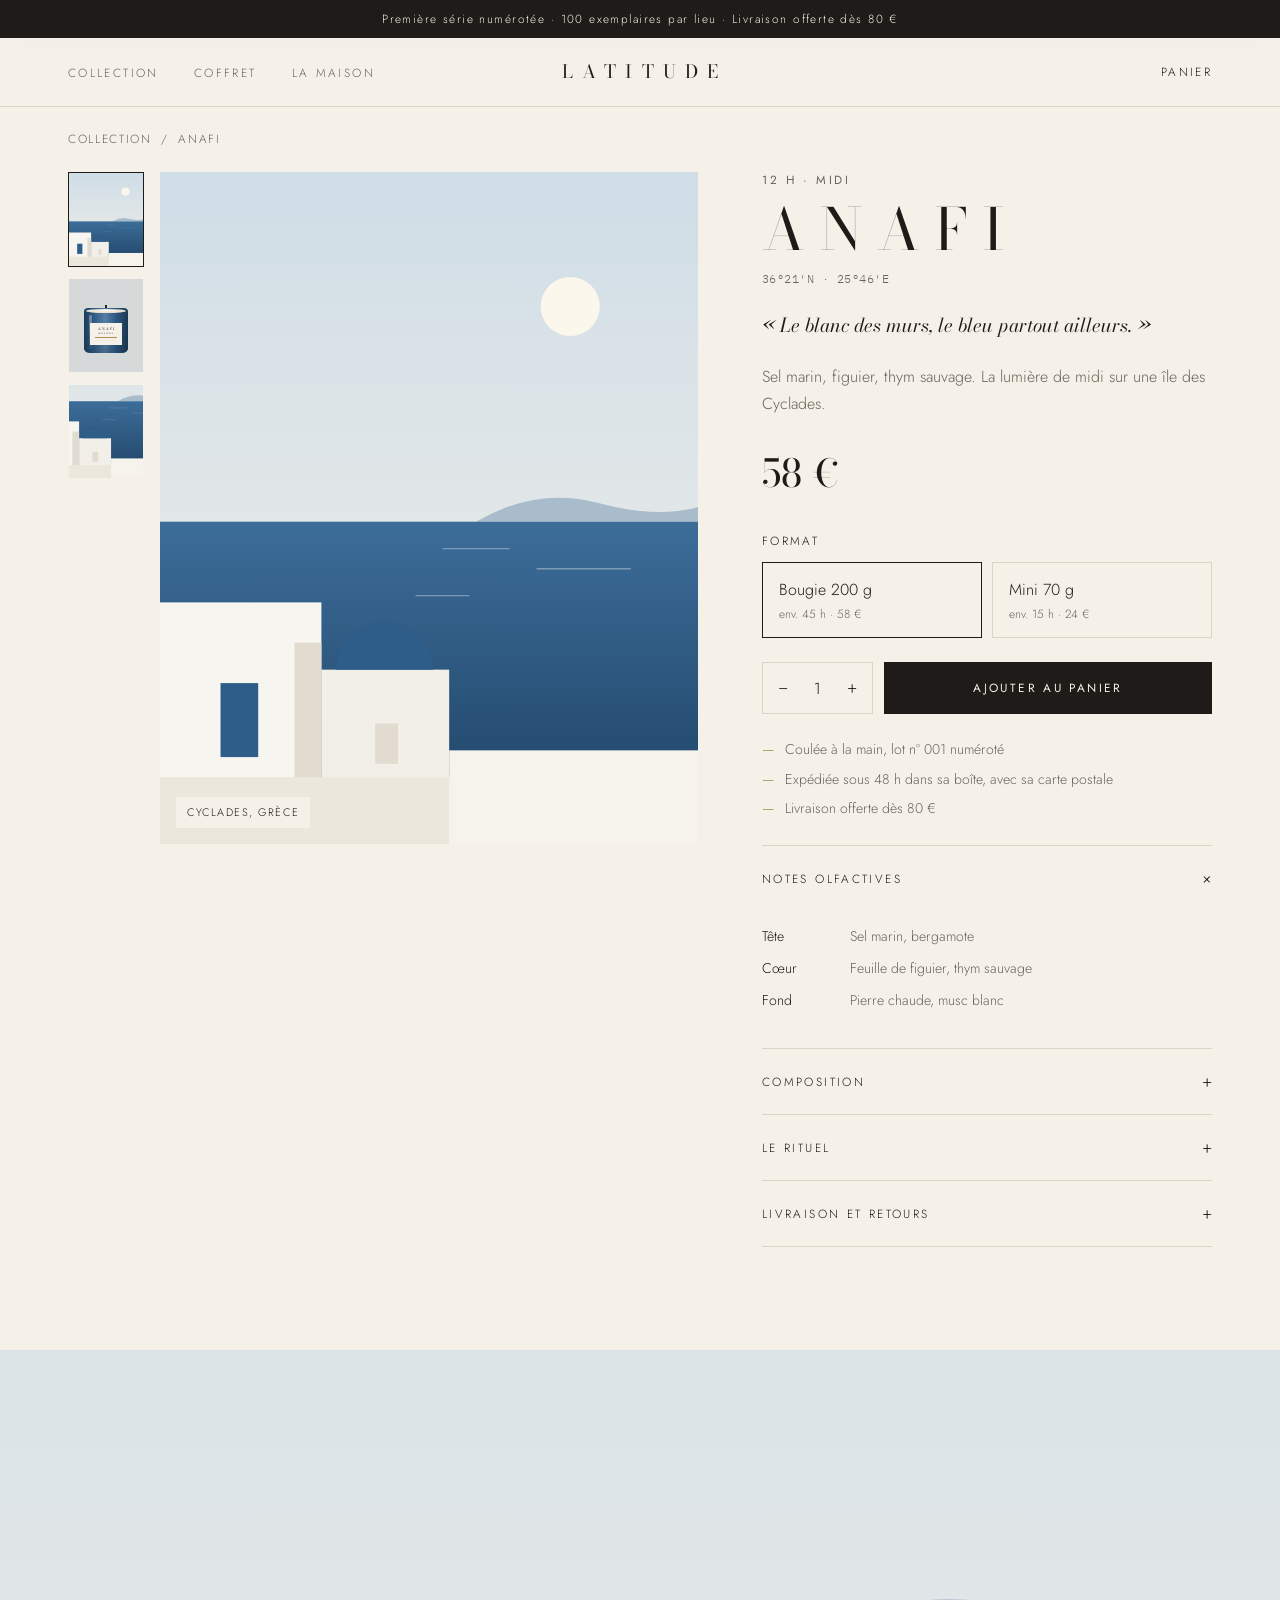
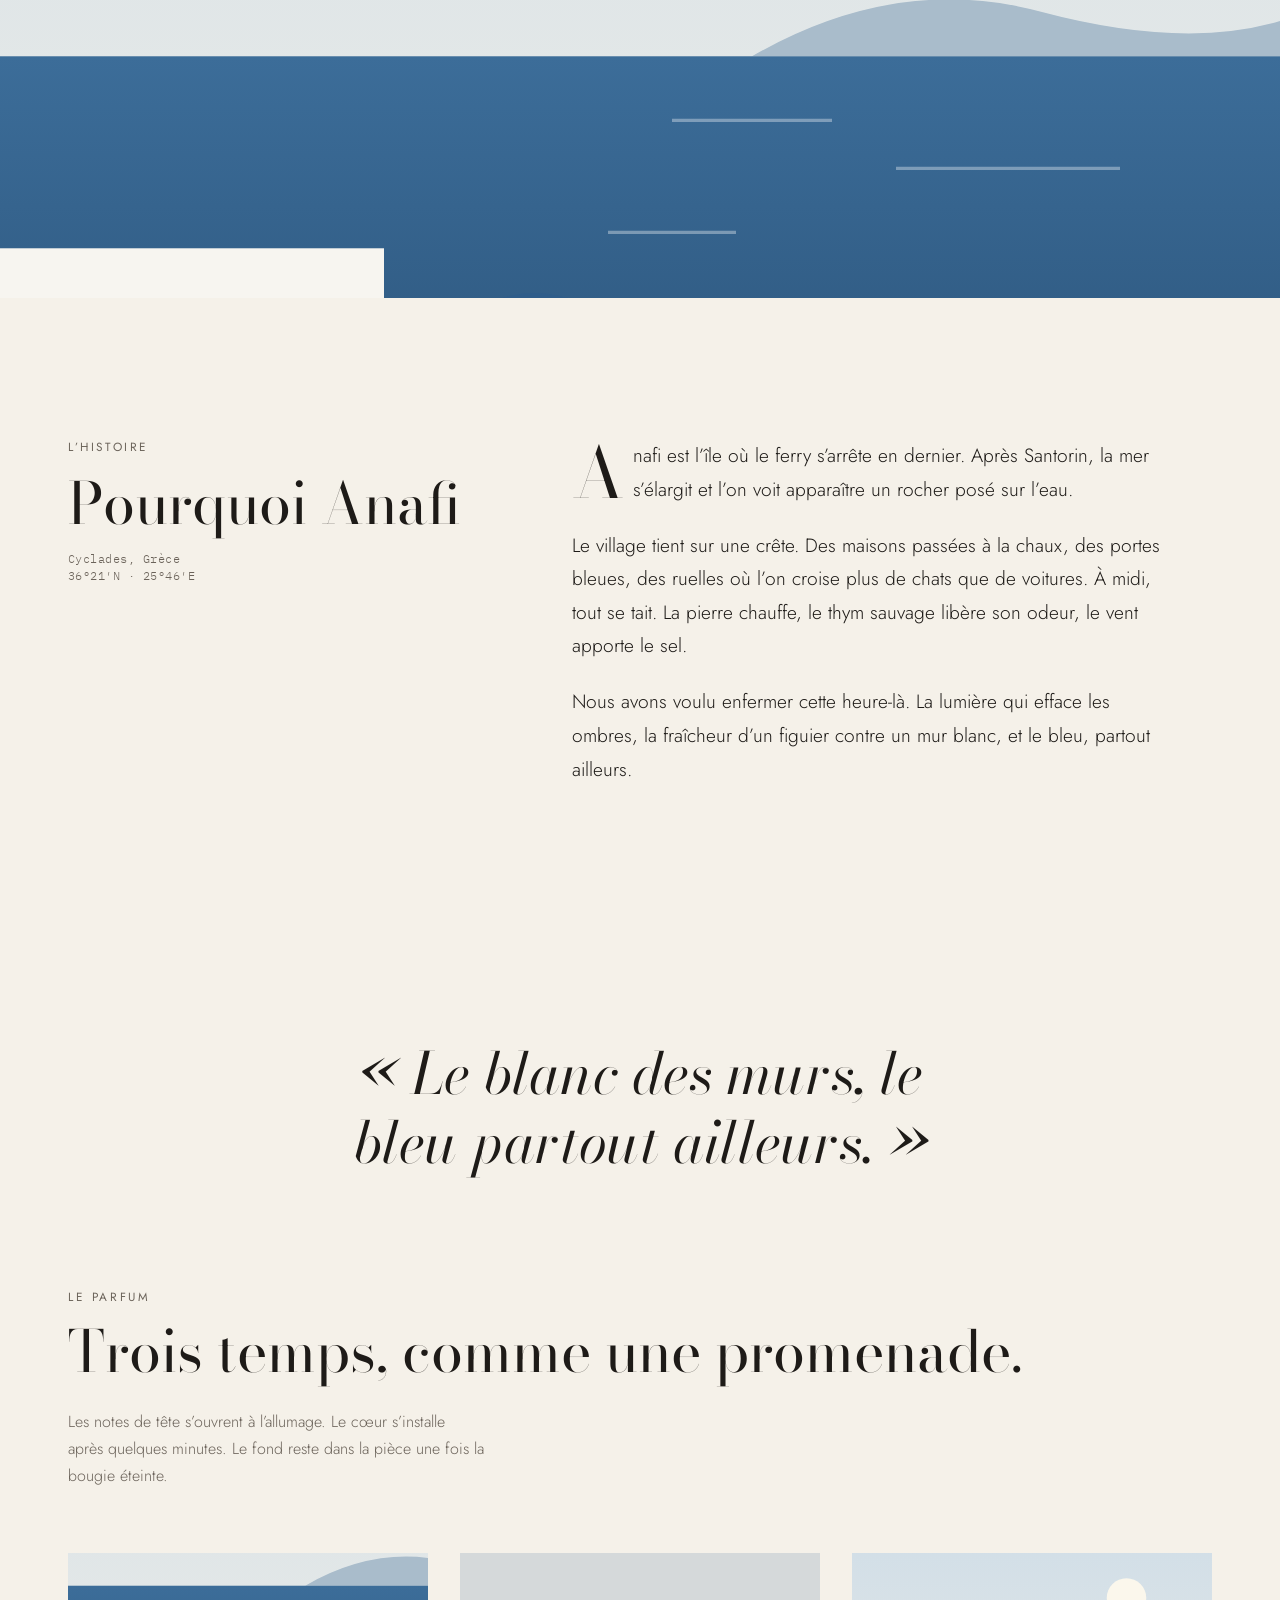
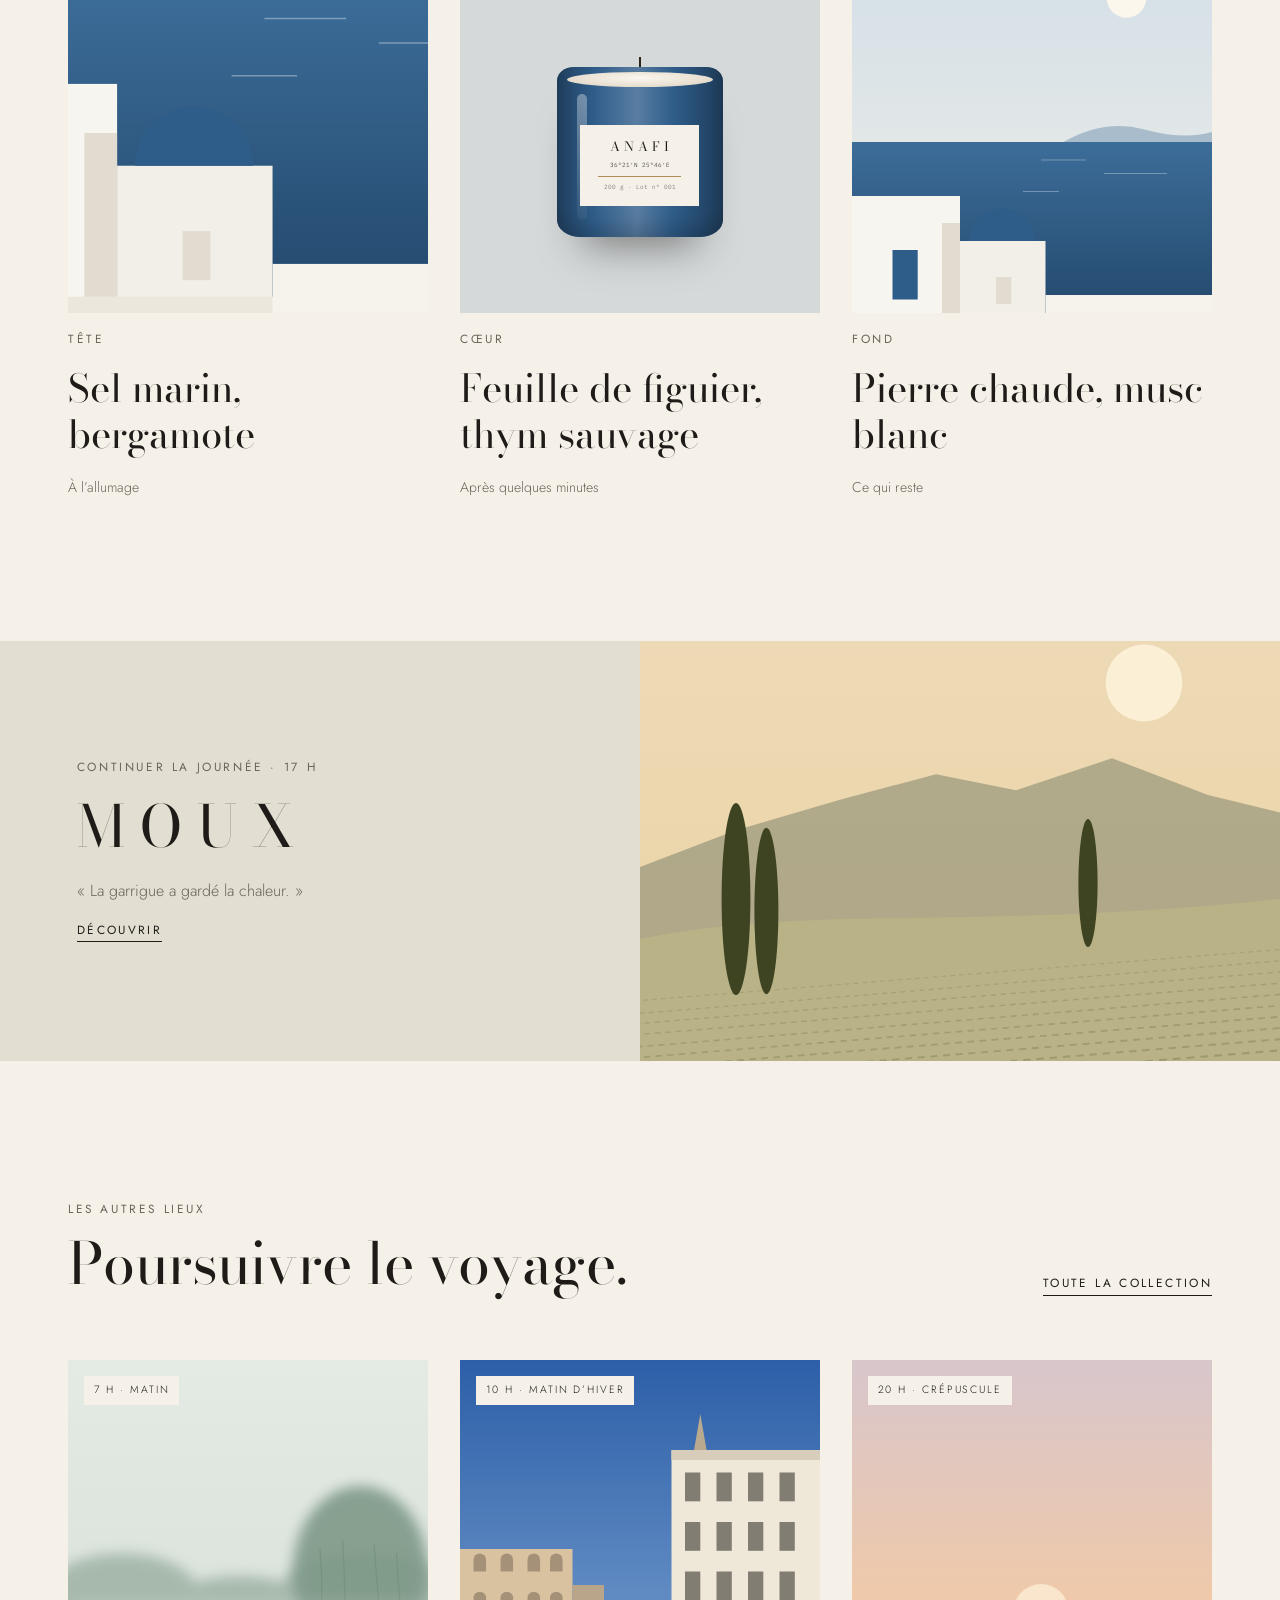
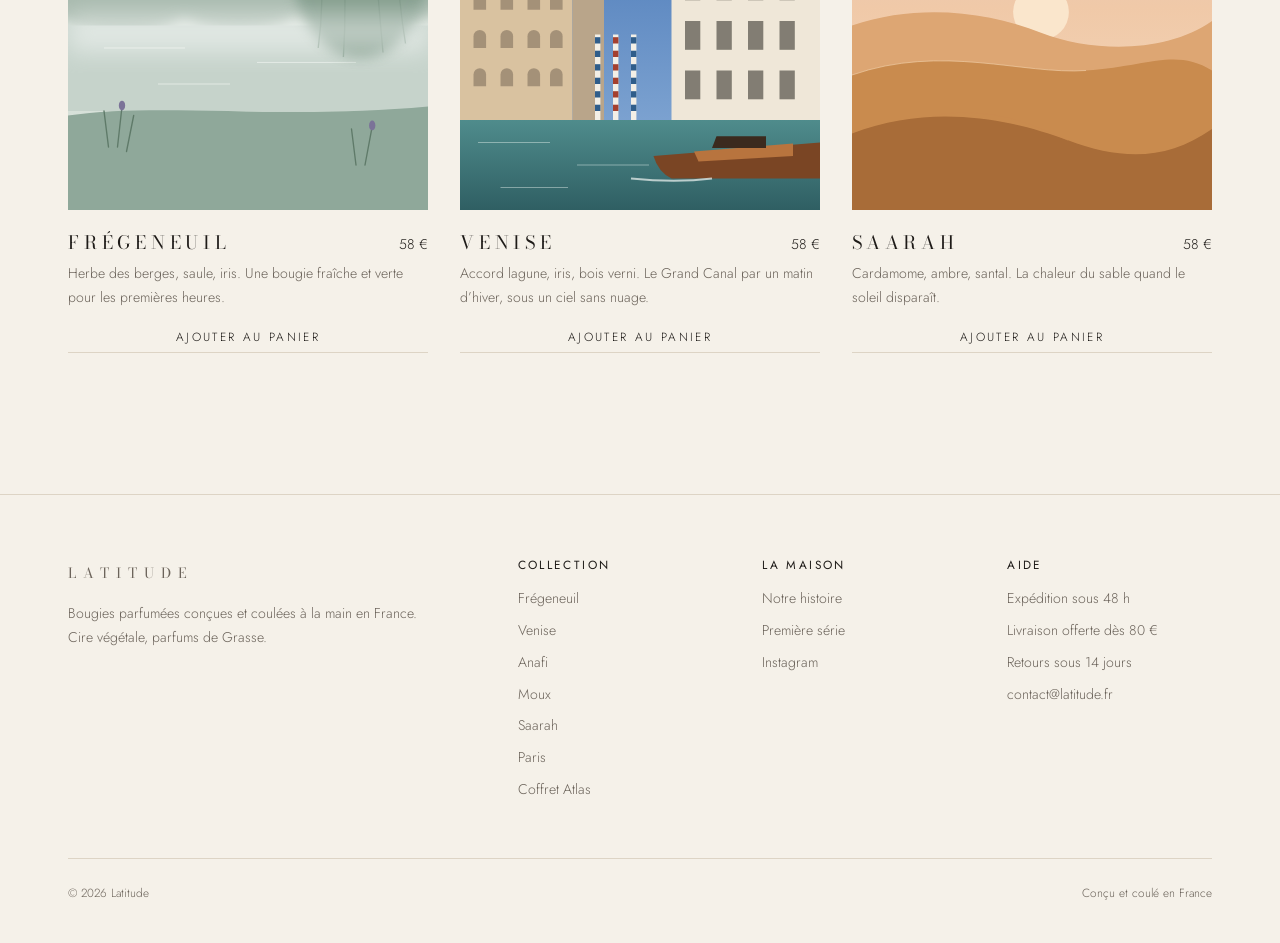
==== commit 5c850c14: "Venise remplace Costa Rica dans la collection Co-Authored-By: Claude Opus 5.5 <noreply@anthropic.com" ====
--- a/bougies/anafi.html
+++ b/bougies/anafi.html
@@ -149,6 +149,15 @@
           <button type="button" class="card-add" data-add="fregeneuil" data-format="200">Ajouter au panier</button>
         </article>
         <article class="card">
+          <a class="card-media" href="venise.html" aria-label="Venise">
+            <span class="card-moment">10 h · Matin d’hiver</span>
+            <div class="visual" data-scene="venise" data-photo="../images/venise/lieu.jpg"></div>
+            <div class="packshot" style="--c:#3F6F73" data-jar="venise" data-photo="../images/venise/bougie.jpg"></div>
+          </a>
+          <div class="card-info"><a href="venise.html" class="card-name">VENISE</a><span class="card-price">58 €</span><p class="card-sub">Accord lagune, iris, bois verni. Le Grand Canal par un matin d’hiver, sous un ciel sans nuage.</p></div>
+          <button type="button" class="card-add" data-add="venise" data-format="200">Ajouter au panier</button>
+        </article>
+        <article class="card">
           <a class="card-media" href="saarah.html" aria-label="Saarah">
             <span class="card-moment">20 h · Crépuscule</span>
             <div class="visual" data-scene="saarah" data-photo="../images/saarah/lieu.jpg"></div>
@@ -157,15 +166,6 @@
           <div class="card-info"><a href="saarah.html" class="card-name">SAARAH</a><span class="card-price">58 €</span><p class="card-sub">Cardamome, ambre, santal. La chaleur du sable quand le soleil disparaît.</p></div>
           <button type="button" class="card-add" data-add="saarah" data-format="200">Ajouter au panier</button>
         </article>
-        <article class="card">
-          <a class="card-media" href="paris.html" aria-label="Paris">
-            <span class="card-moment">21 h · Soirée d’hiver</span>
-            <div class="visual" data-scene="paris" data-photo="../images/paris/lieu.jpg"></div>
-            <div class="packshot" style="--c:#5E6166" data-jar="paris" data-photo="../images/paris/bougie.jpg"></div>
-          </a>
-          <div class="card-info"><a href="paris.html" class="card-name">PARIS</a><span class="card-price">58 €</span><p class="card-sub">Iris poudré, thé noir, parquet ciré. Un appartement haussmannien quand il fait froid dehors.</p></div>
-          <button type="button" class="card-add" data-add="paris" data-format="200">Ajouter au panier</button>
-        </article>
       </div>
     </section>
   </main>
@@ -182,7 +182,7 @@
           <a href="../" class="brand">LATITUDE</a>
           <p>Bougies parfumées conçues et coulées à la main en France. Cire végétale, parfums de Grasse.</p>
         </div>
-        <div><h4>Collection</h4><ul><li><a href="../bougies/fregeneuil.html">Frégeneuil</a></li><li><a href="../bougies/anafi.html">Anafi</a></li><li><a href="../bougies/moux.html">Moux</a></li><li><a href="../bougies/saarah.html">Saarah</a></li><li><a href="../bougies/paris.html">Paris</a></li><li><a href="../bougies/costa-rica.html">Costa Rica</a></li><li><a href="../#coffret">Coffret Atlas</a></li></ul></div>
+        <div><h4>Collection</h4><ul><li><a href="../bougies/fregeneuil.html">Frégeneuil</a></li><li><a href="../bougies/venise.html">Venise</a></li><li><a href="../bougies/anafi.html">Anafi</a></li><li><a href="../bougies/moux.html">Moux</a></li><li><a href="../bougies/saarah.html">Saarah</a></li><li><a href="../bougies/paris.html">Paris</a></li><li><a href="../#coffret">Coffret Atlas</a></li></ul></div>
         <div><h4>La maison</h4><ul><li><a href="../#maison">Notre histoire</a></li><li><a href="../#lettre">Première série</a></li><li><a href="https://instagram.com/" target="_blank" rel="noopener">Instagram</a></li></ul></div>
         <div><h4>Aide</h4><ul><li>Expédition sous 48 h</li><li>Livraison offerte dès 80 €</li><li>Retours sous 14 jours</li><li>contact@latitude.fr</li></ul></div>
       </div>
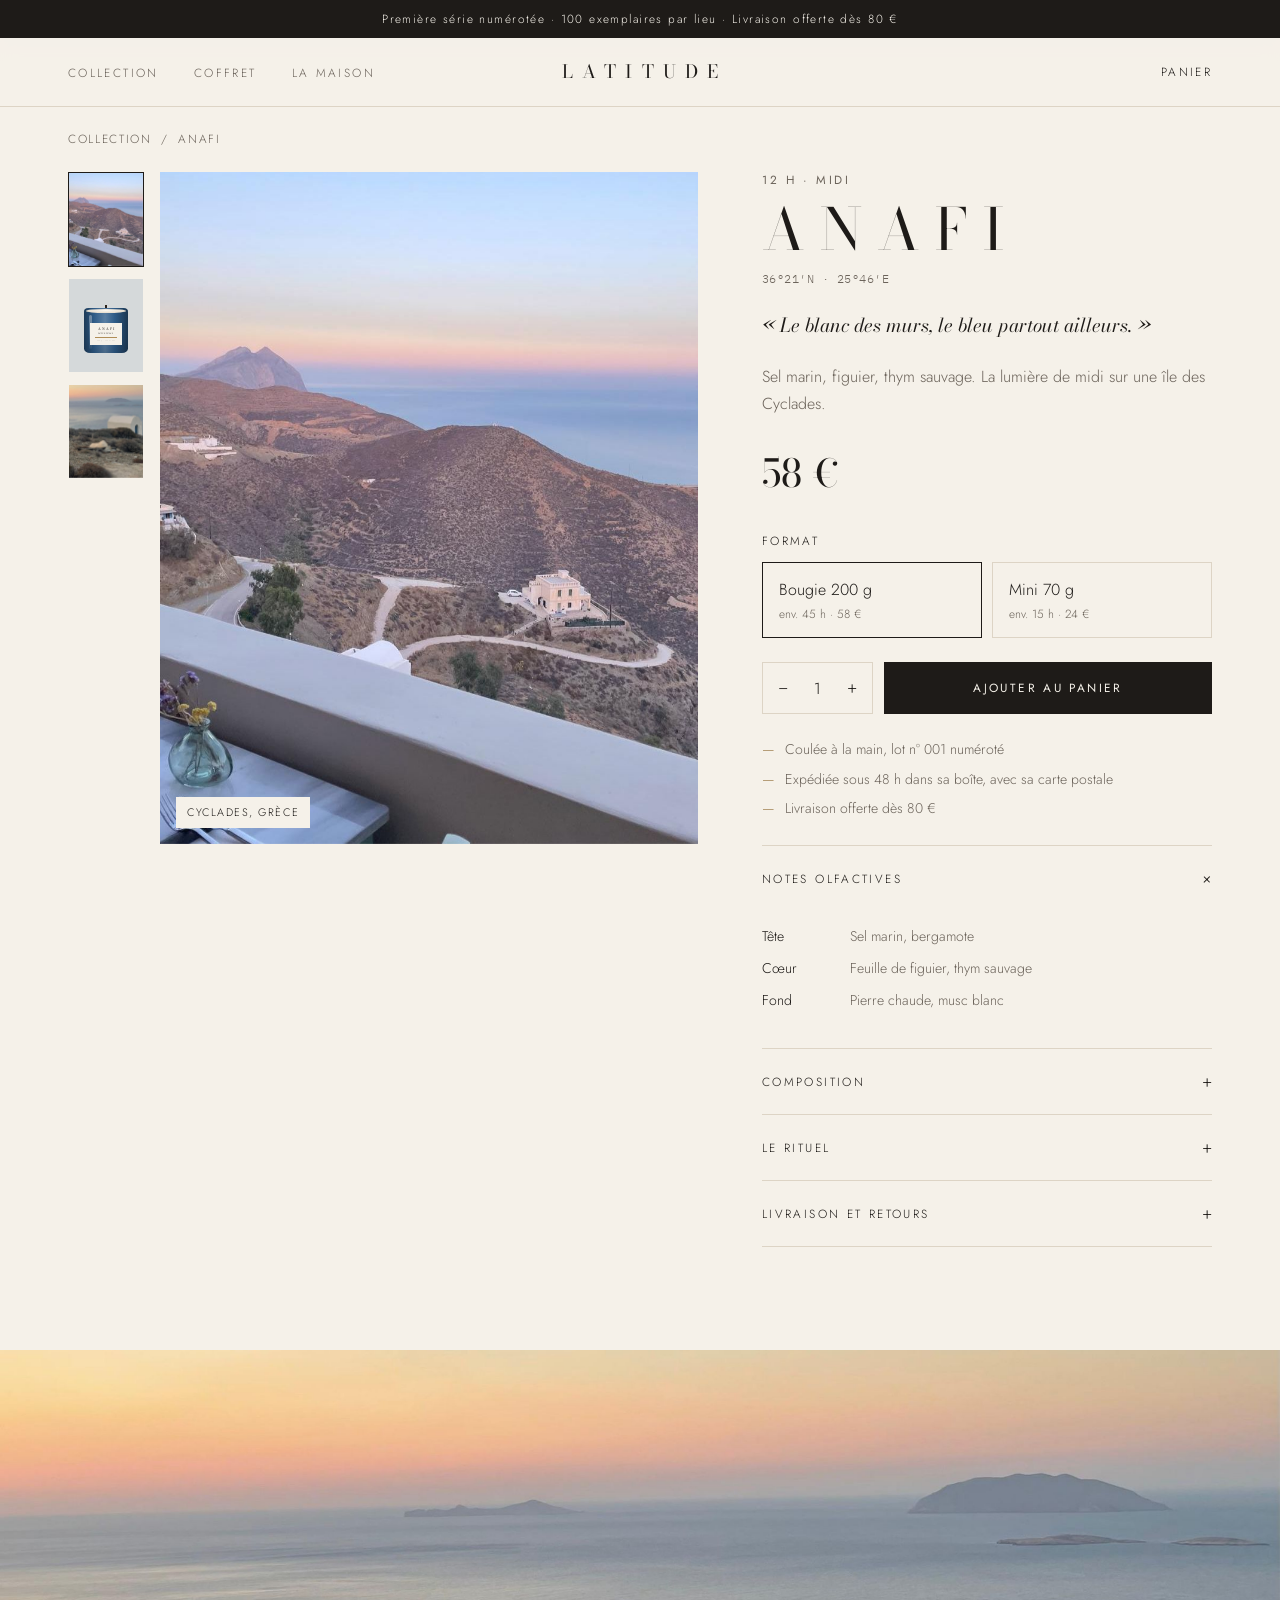
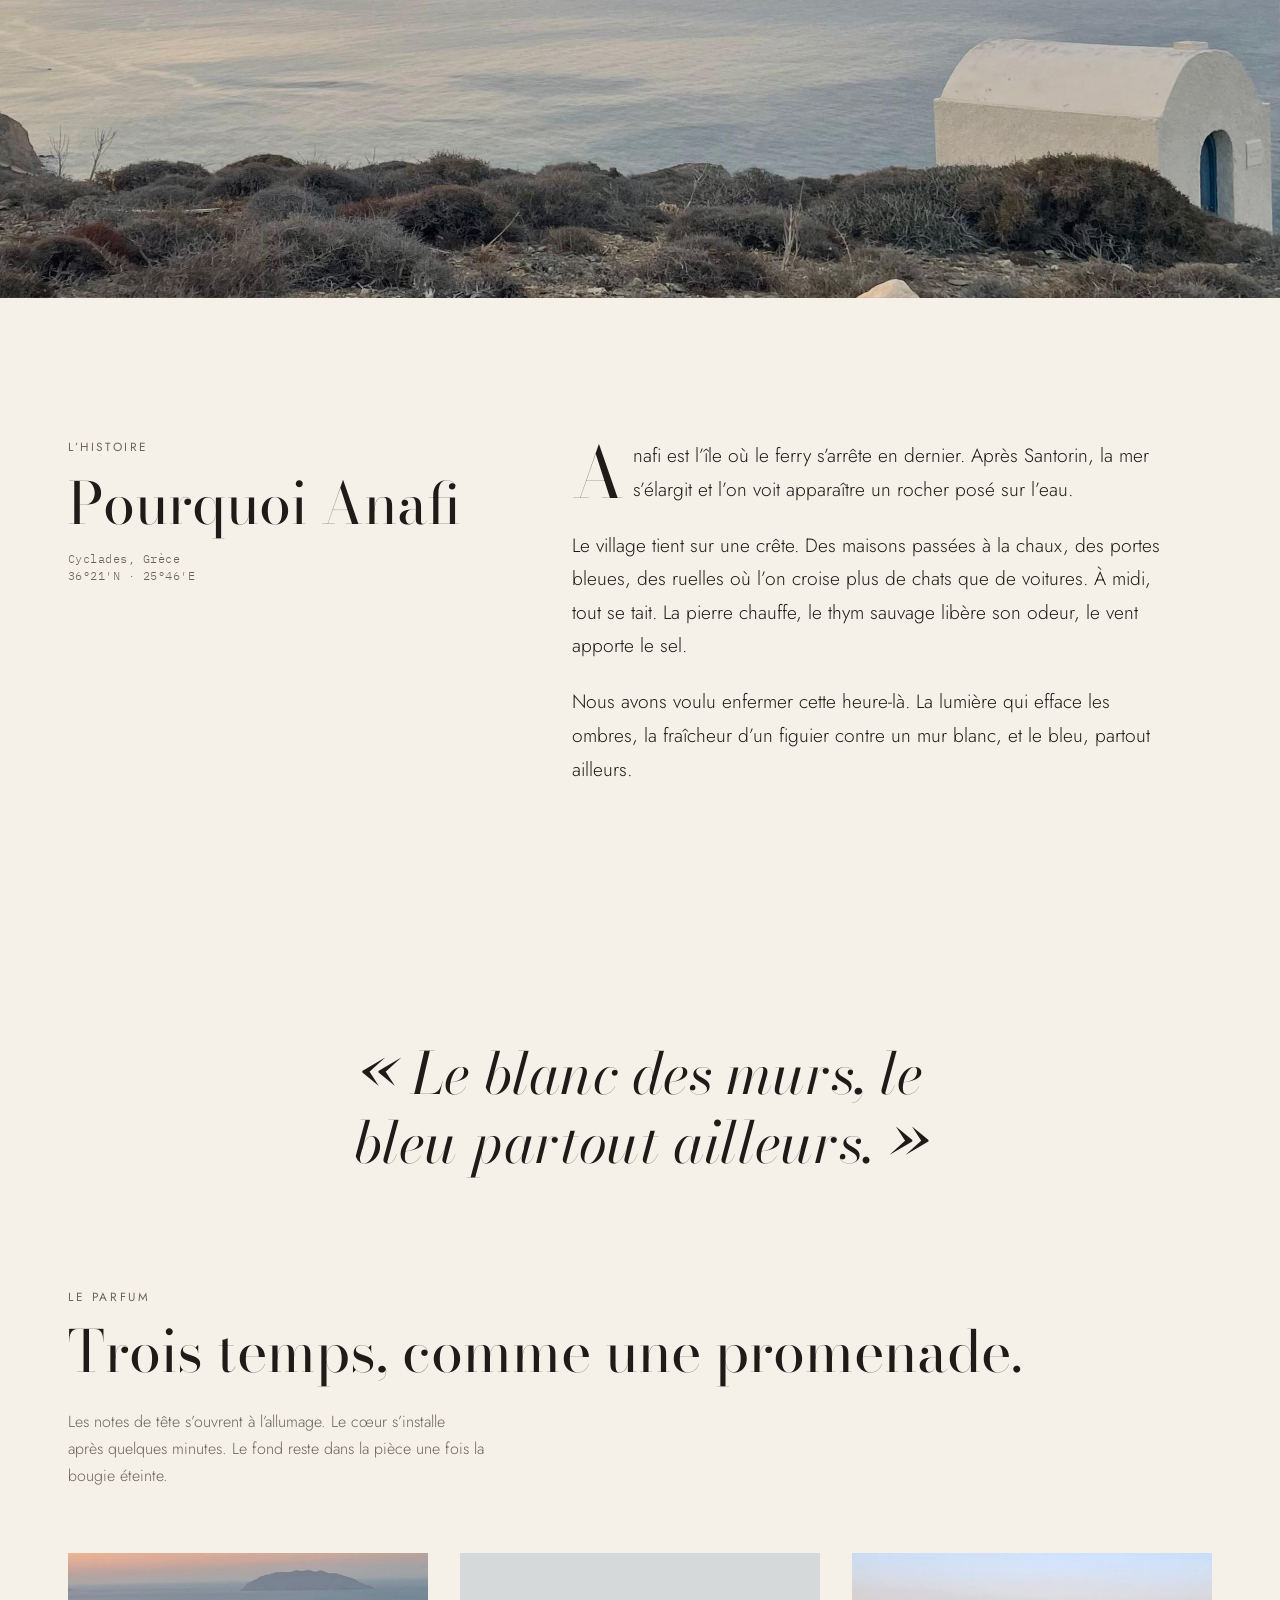
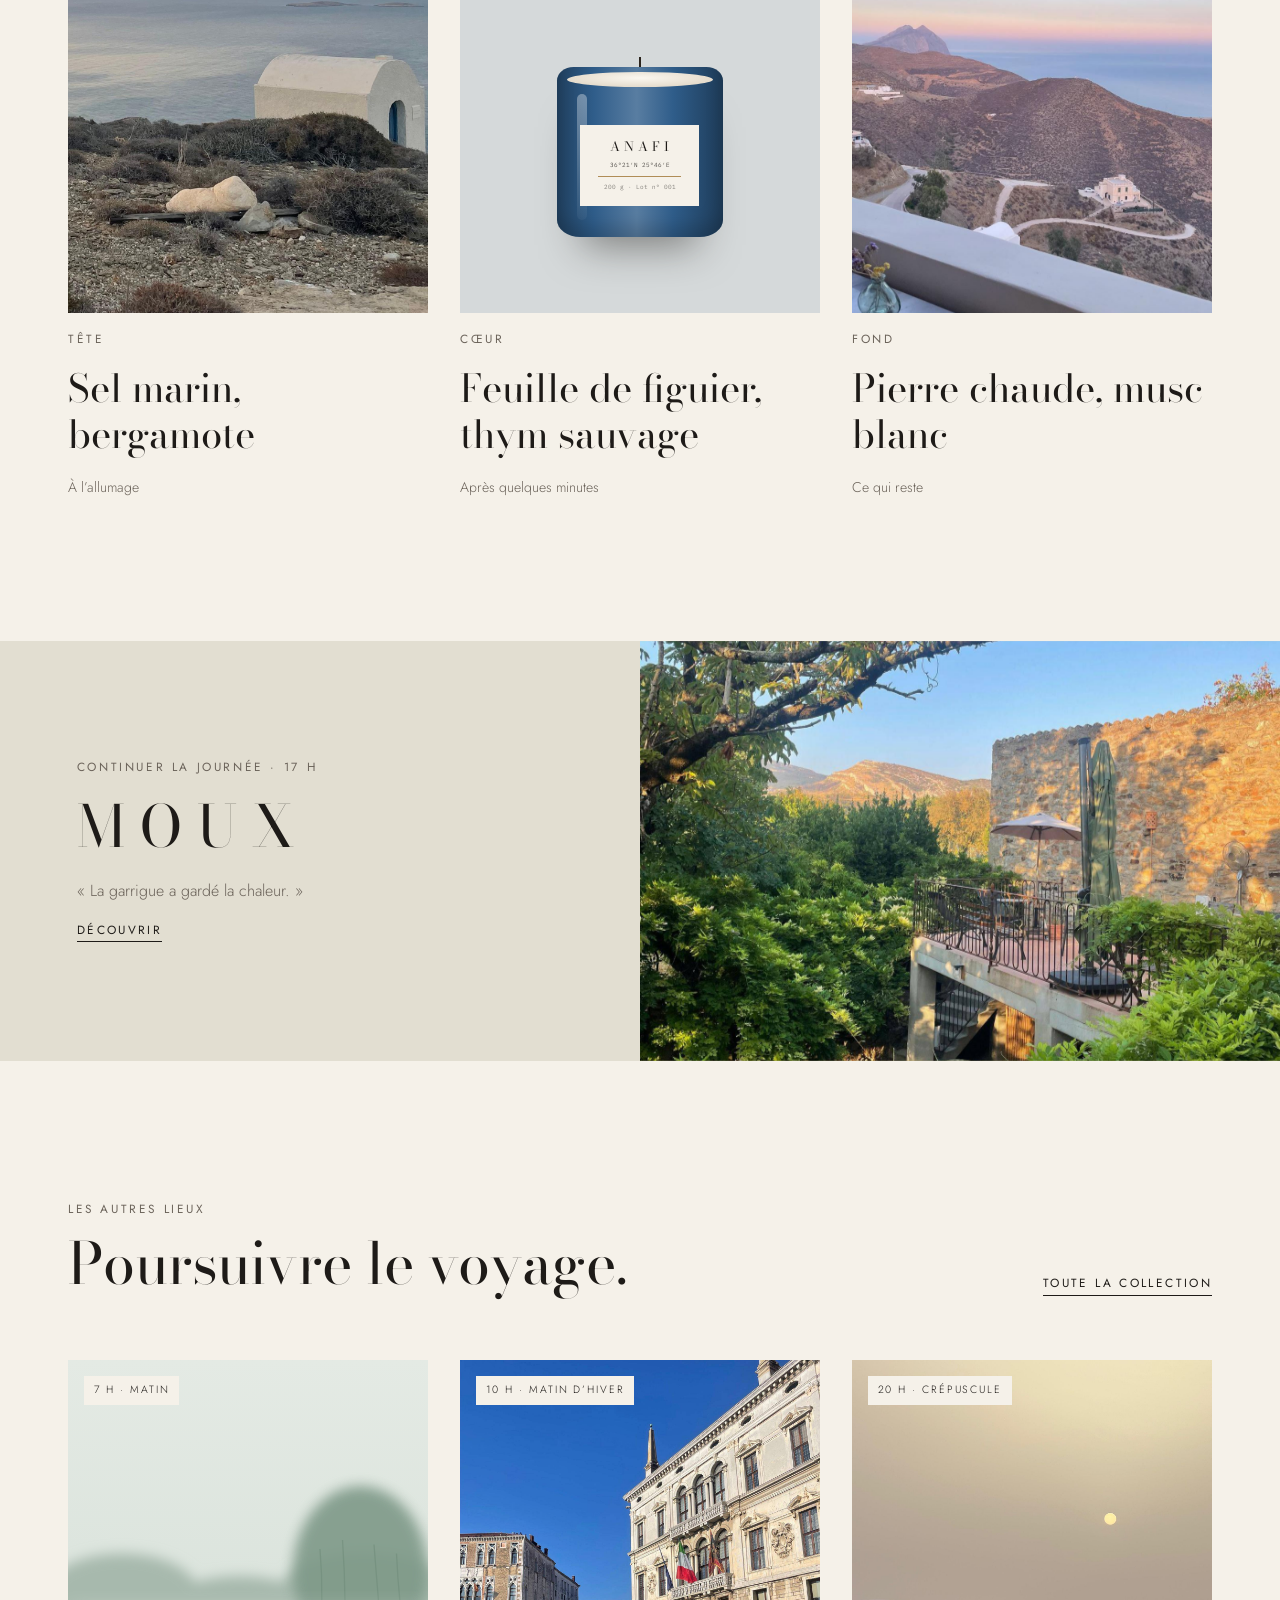
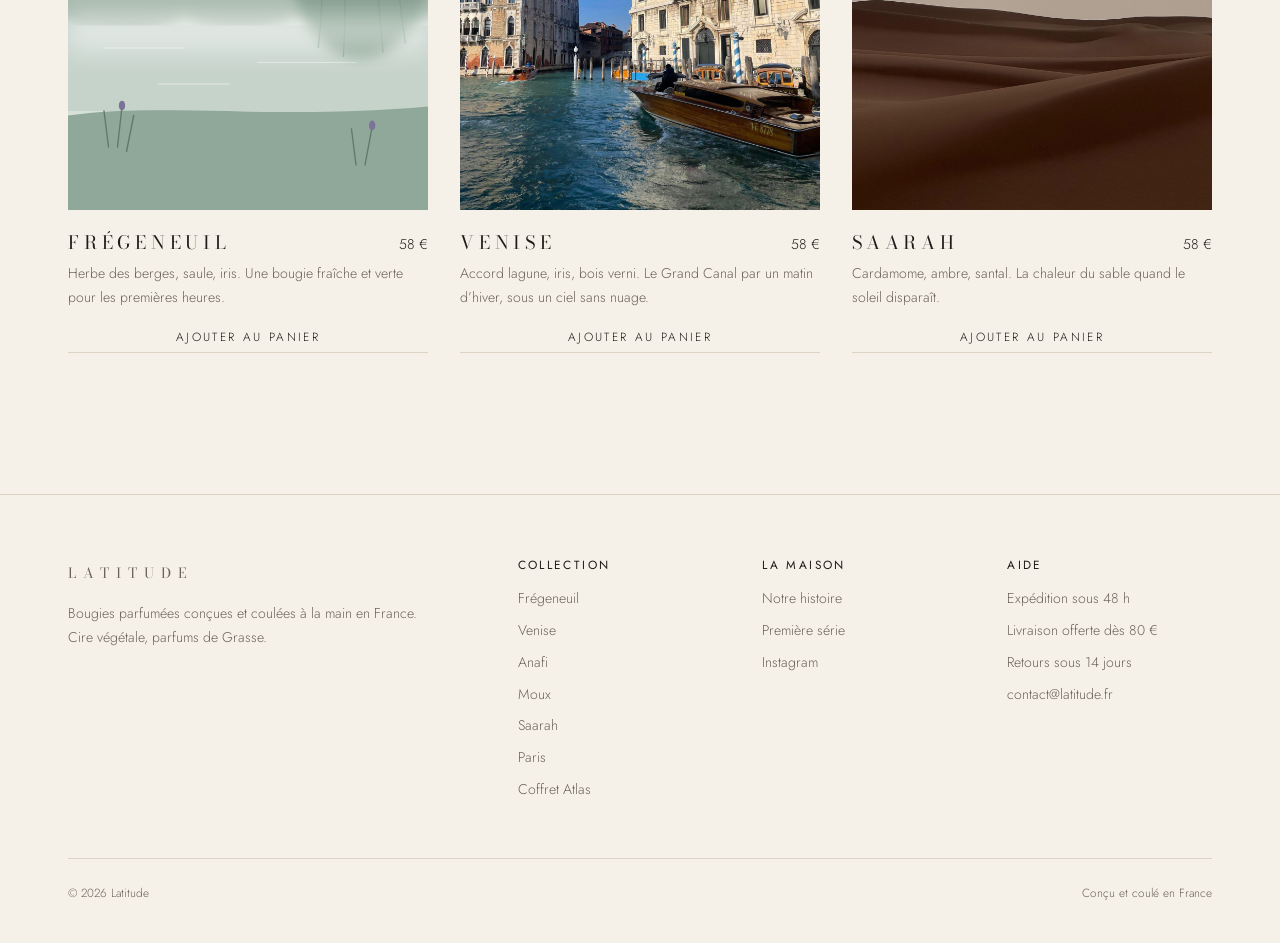
==== commit 65c8ca56: "Photos des lieux : Anafi, Moux, Saarah, Venise Recadrées (lieu 4:5, histoire 21:9, détail) et allégé" ====
--- a/bougies/anafi.html
+++ b/bougies/anafi.html
@@ -120,9 +120,9 @@
     <section class="section wrap" style="padding-top:0" aria-labelledby="parfum">
       <div class="section-head"><div class="stack"><p class="eyebrow">Le parfum</p><h2 id="parfum">Trois temps, comme une promenade.</h2></div><p class="intro">Les notes de tête s’ouvrent à l’allumage. Le cœur s’installe après quelques minutes. Le fond reste dans la pièce une fois la bougie éteinte.</p></div>
       <div class="pyramid">
-        <div class="tier"><div class="visual" data-scene="anafi" data-variant="detail"></div><h3>Tête</h3><p>Sel marin, bergamote</p><small>À l’allumage</small></div>
+        <div class="tier"><div class="visual" data-scene="anafi" data-variant="detail" data-photo="../images/anafi/detail.jpg"></div><h3>Tête</h3><p>Sel marin, bergamote</p><small>À l’allumage</small></div>
         <div class="tier"><div class="packshot" style="--c:#2F5D8A;aspect-ratio:1"><div data-jar="anafi" data-flame="0" style="width:46%"></div></div><h3>Cœur</h3><p>Feuille de figuier, thym sauvage</p><small>Après quelques minutes</small></div>
-        <div class="tier"><div class="visual" data-scene="anafi"></div><h3>Fond</h3><p>Pierre chaude, musc blanc</p><small>Ce qui reste</small></div>
+        <div class="tier"><div class="visual" data-scene="anafi" data-photo="../images/anafi/lieu.jpg"></div><h3>Fond</h3><p>Pierre chaude, musc blanc</p><small>Ce qui reste</small></div>
       </div>
     </section>
 
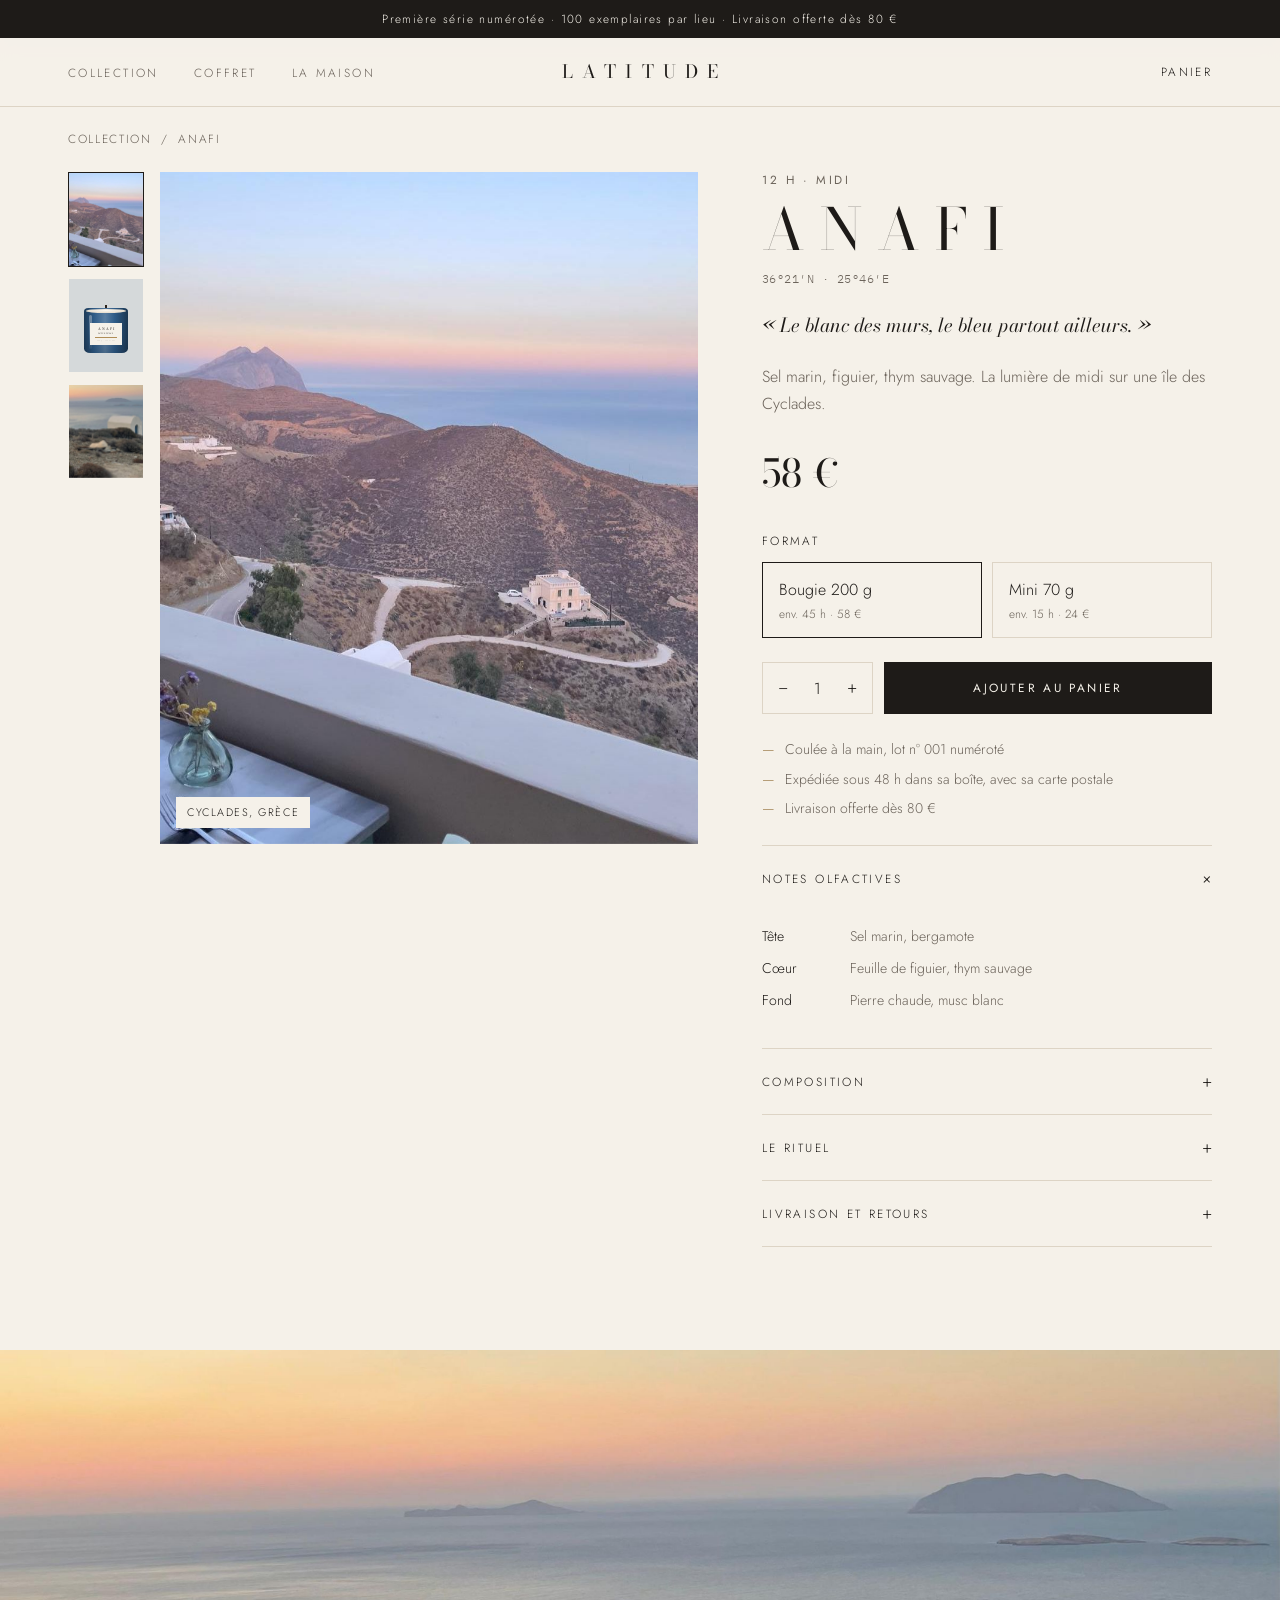
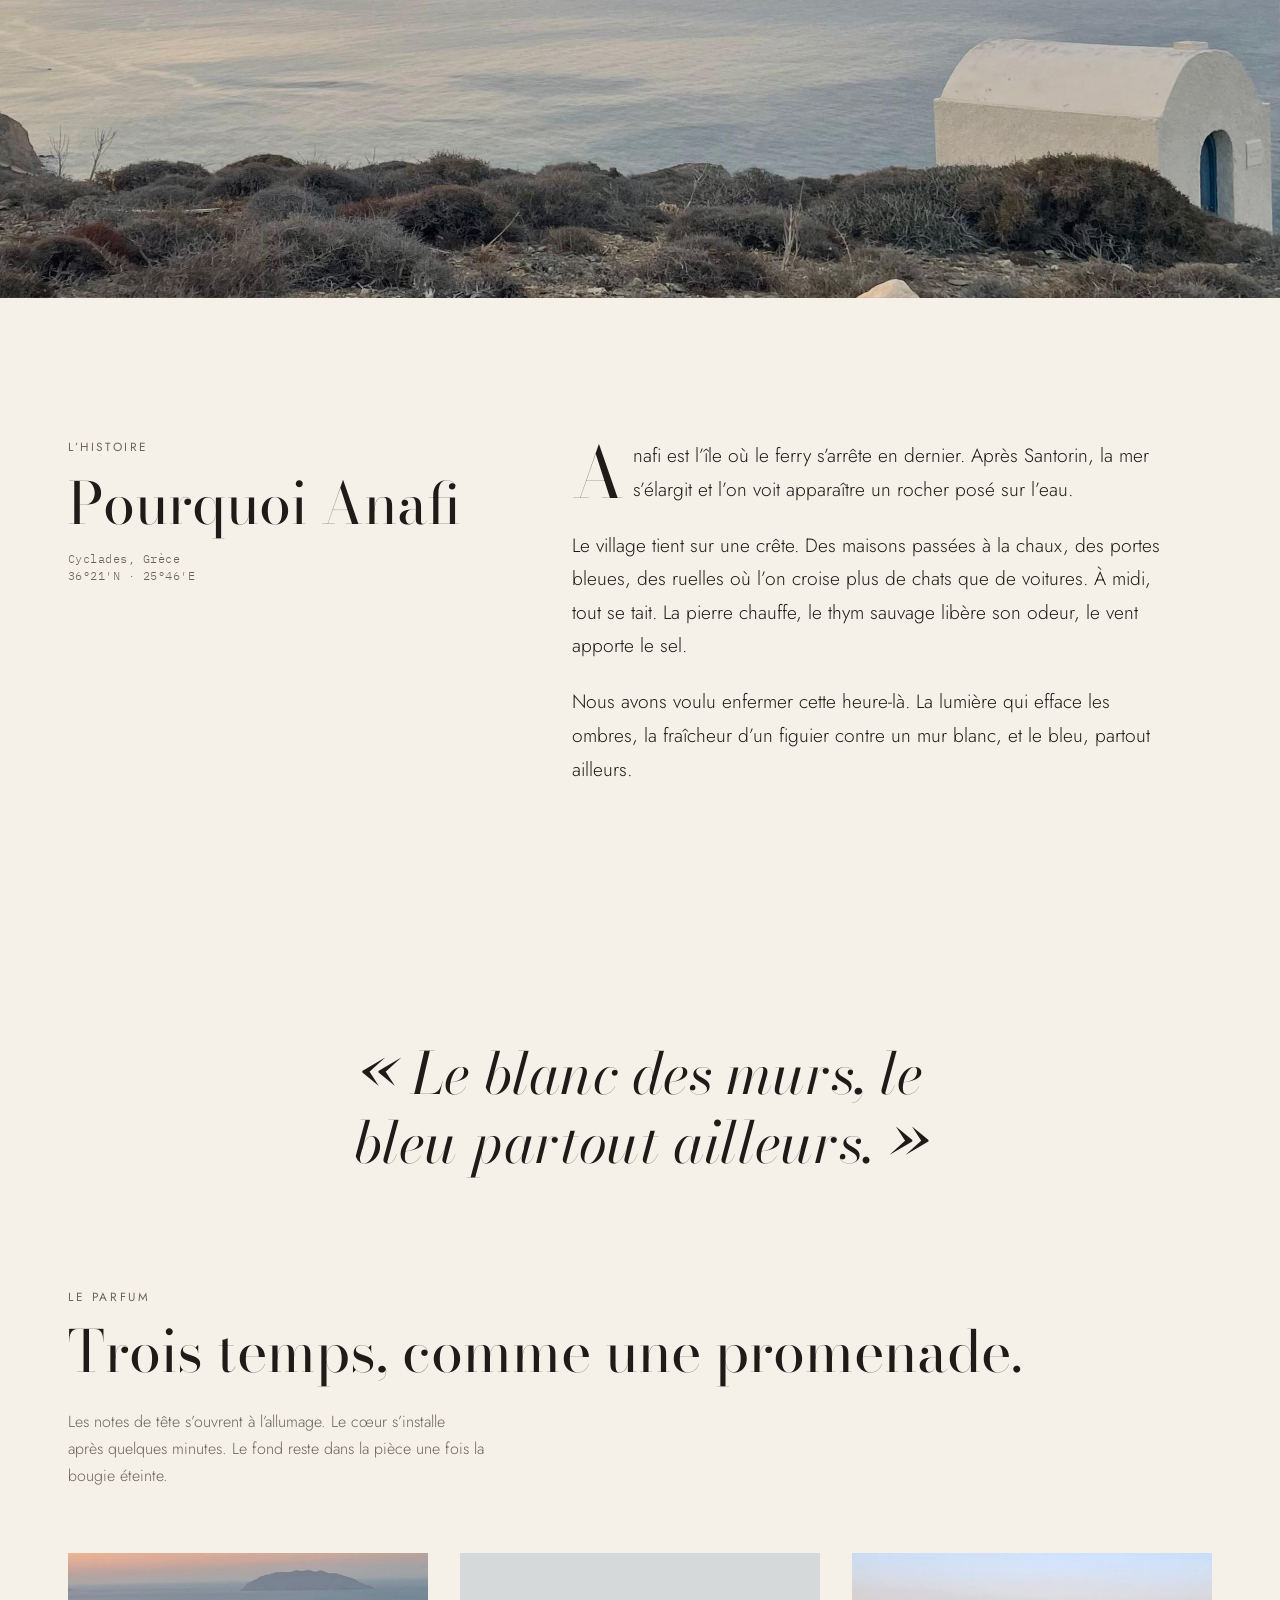
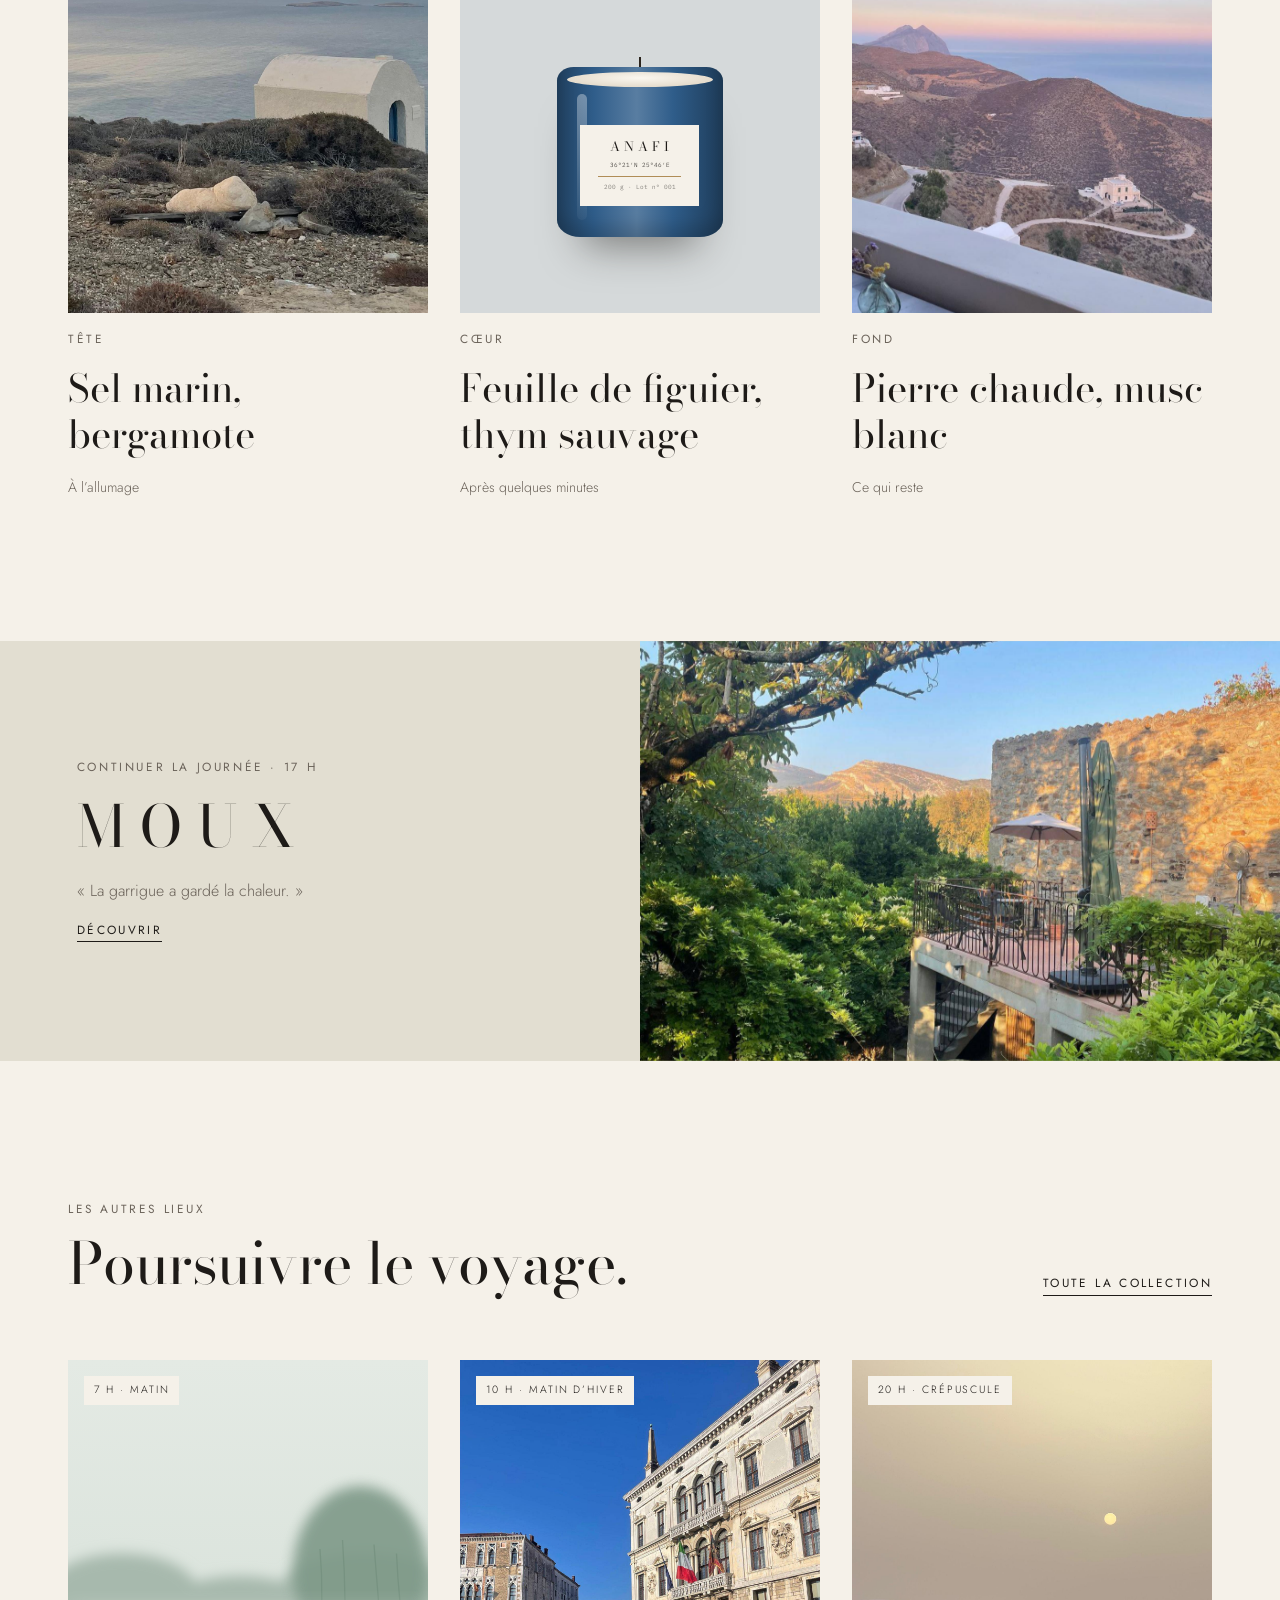
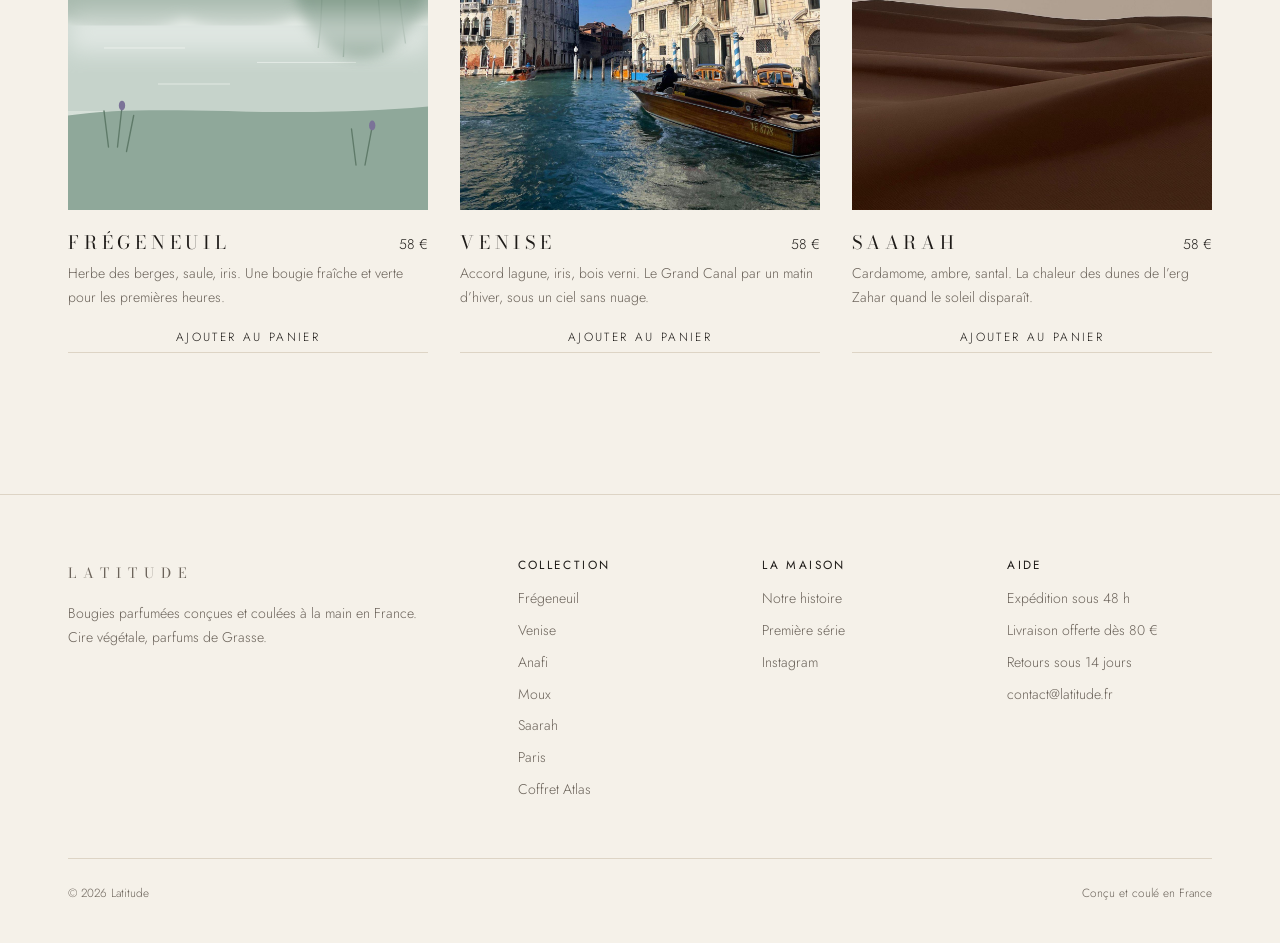
==== commit cbcce0df: "Saarah : l'erg Zahar Co-Authored-By: Claude Opus 5.5 <noreply@anthropic.com> Claude-Session: https:/" ====
--- a/bougies/anafi.html
+++ b/bougies/anafi.html
@@ -163,7 +163,7 @@
             <div class="visual" data-scene="saarah" data-photo="../images/saarah/lieu.jpg"></div>
             <div class="packshot" style="--c:#C98B4E" data-jar="saarah" data-photo="../images/saarah/bougie.jpg"></div>
           </a>
-          <div class="card-info"><a href="saarah.html" class="card-name">SAARAH</a><span class="card-price">58 €</span><p class="card-sub">Cardamome, ambre, santal. La chaleur du sable quand le soleil disparaît.</p></div>
+          <div class="card-info"><a href="saarah.html" class="card-name">SAARAH</a><span class="card-price">58 €</span><p class="card-sub">Cardamome, ambre, santal. La chaleur des dunes de l’erg Zahar quand le soleil disparaît.</p></div>
           <button type="button" class="card-add" data-add="saarah" data-format="200">Ajouter au panier</button>
         </article>
       </div>
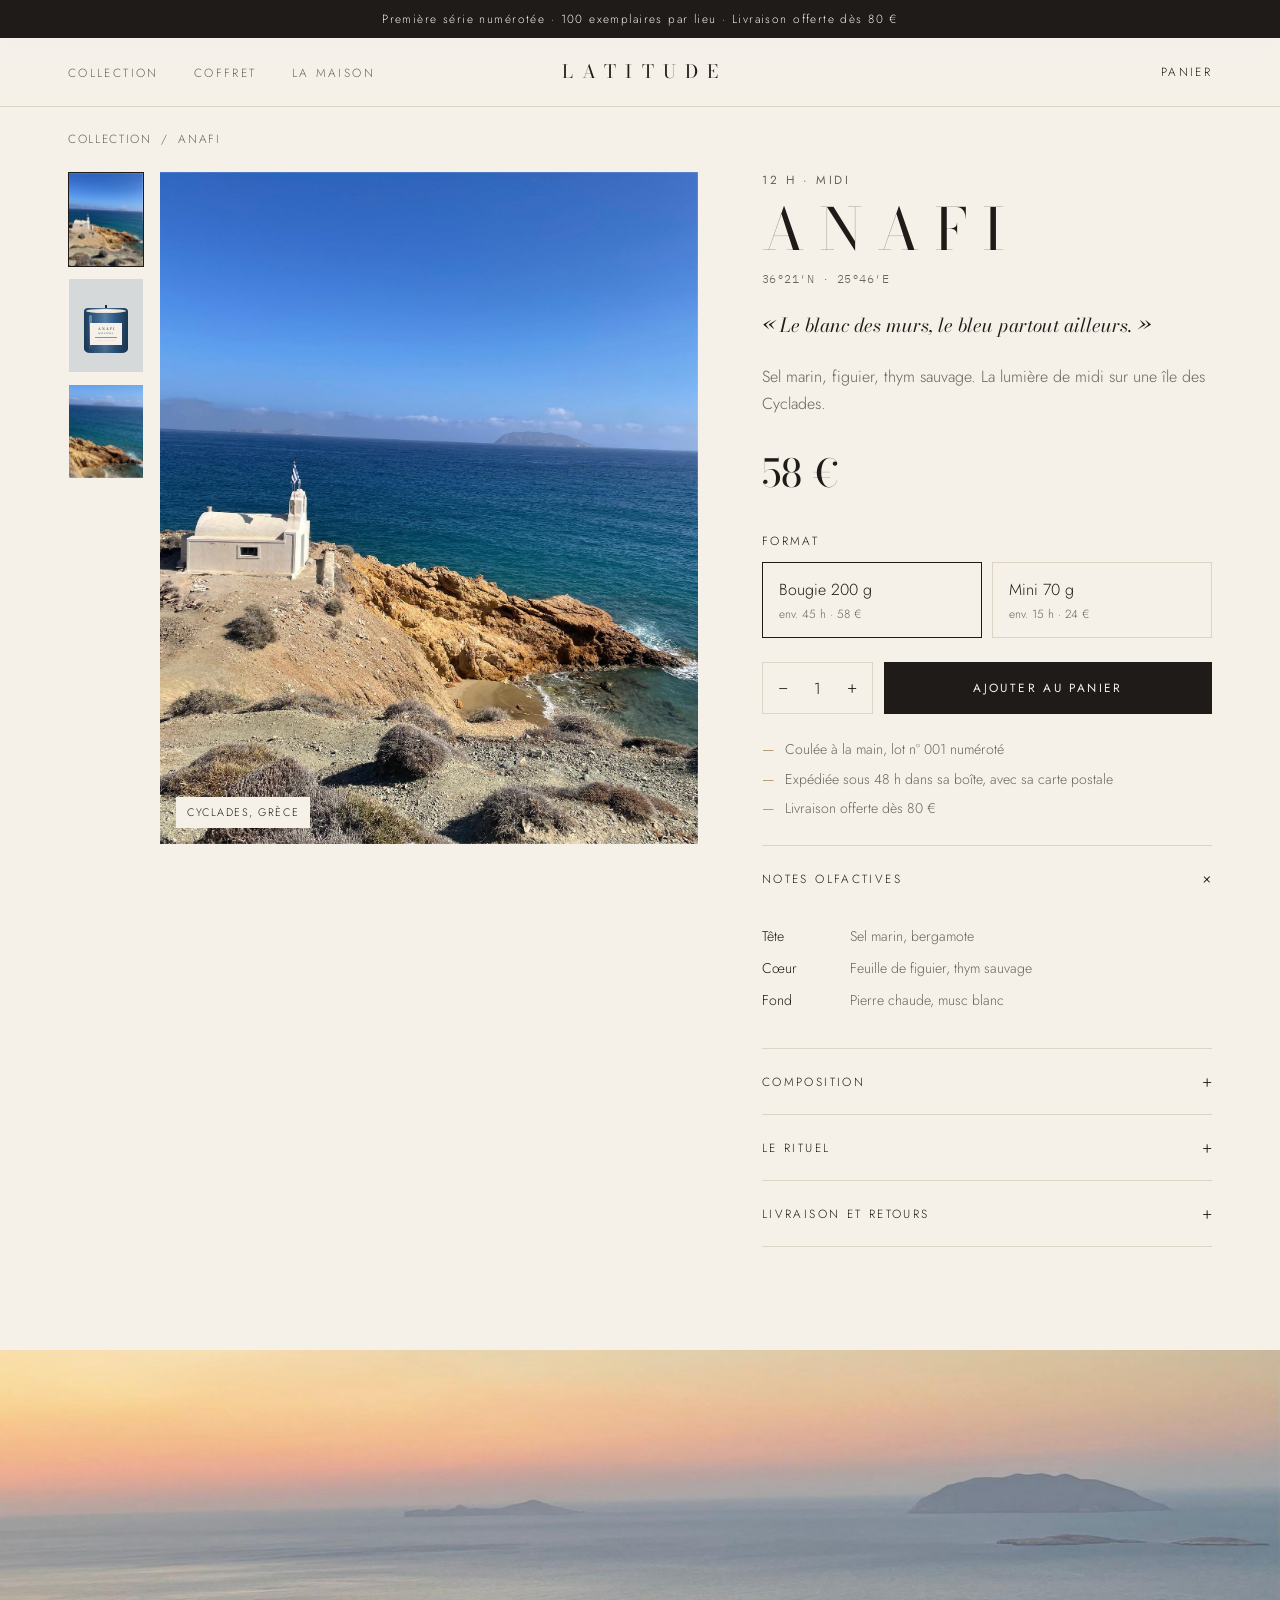
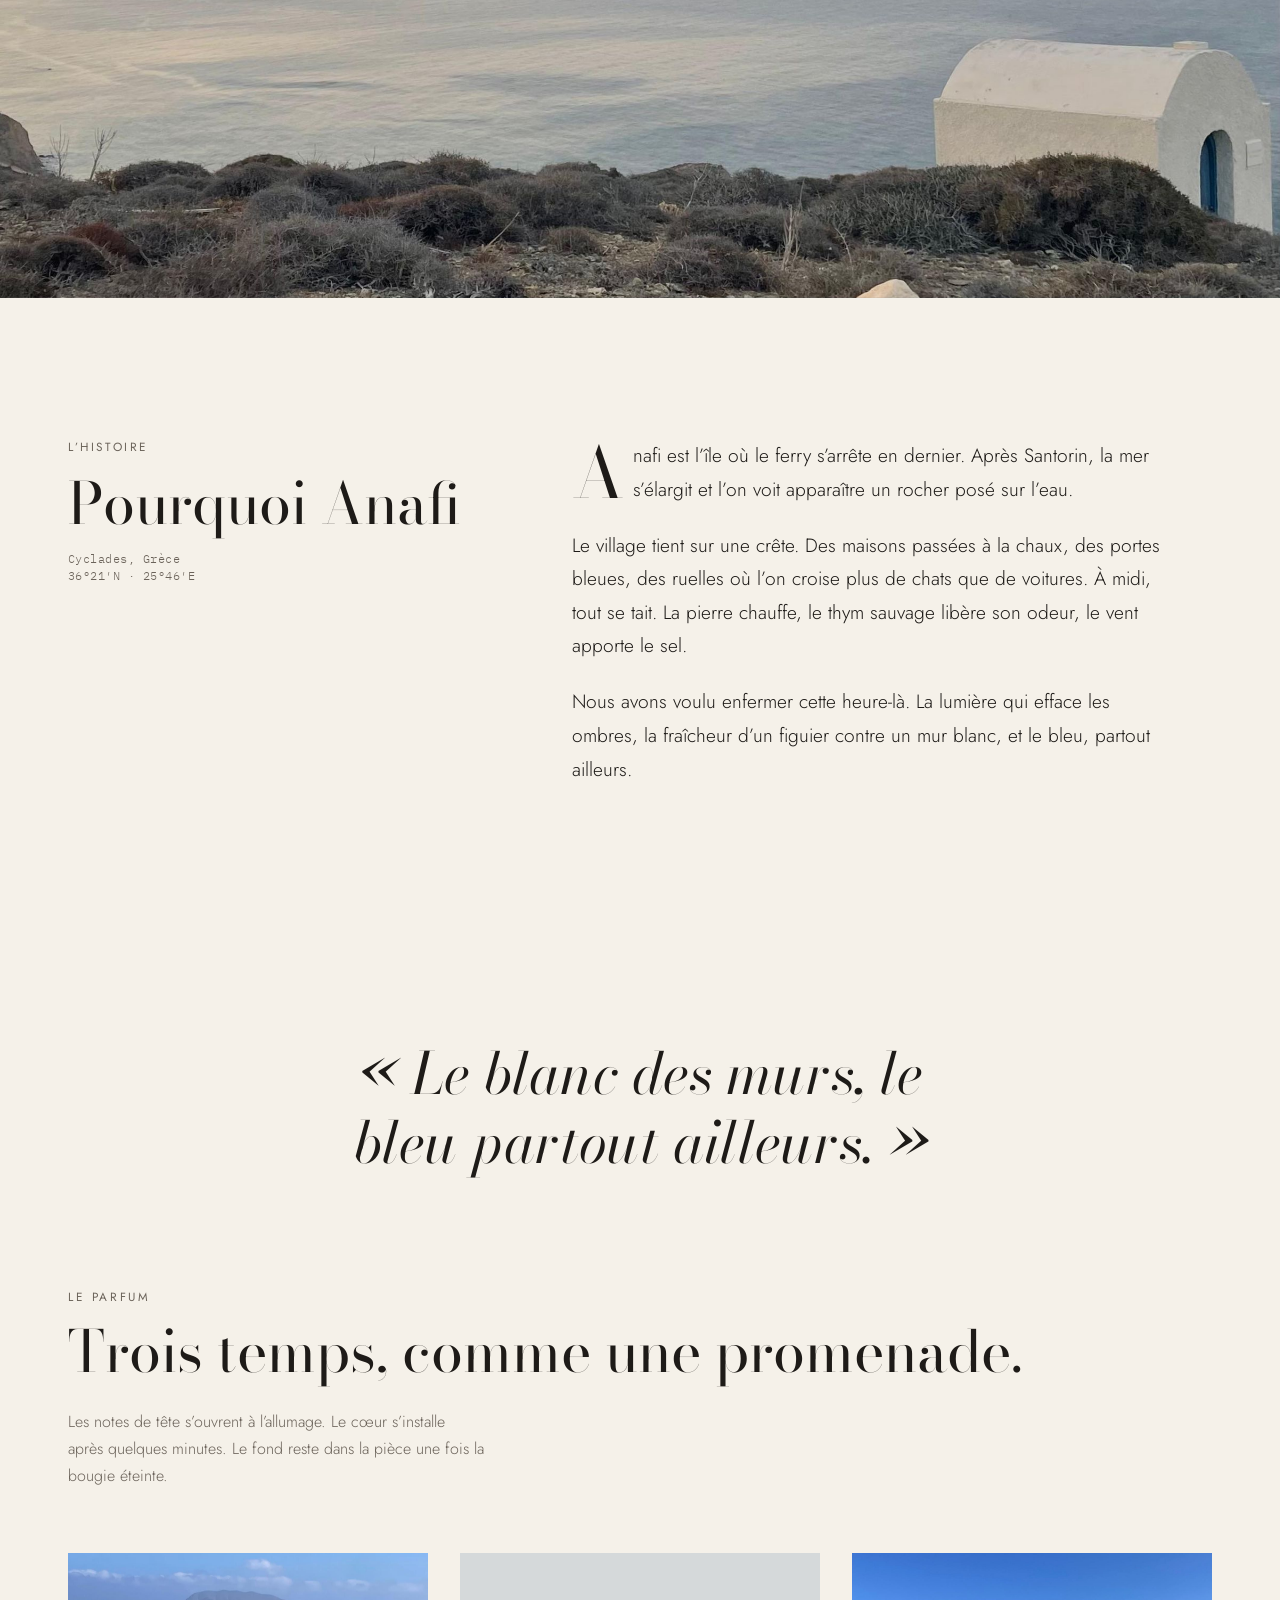
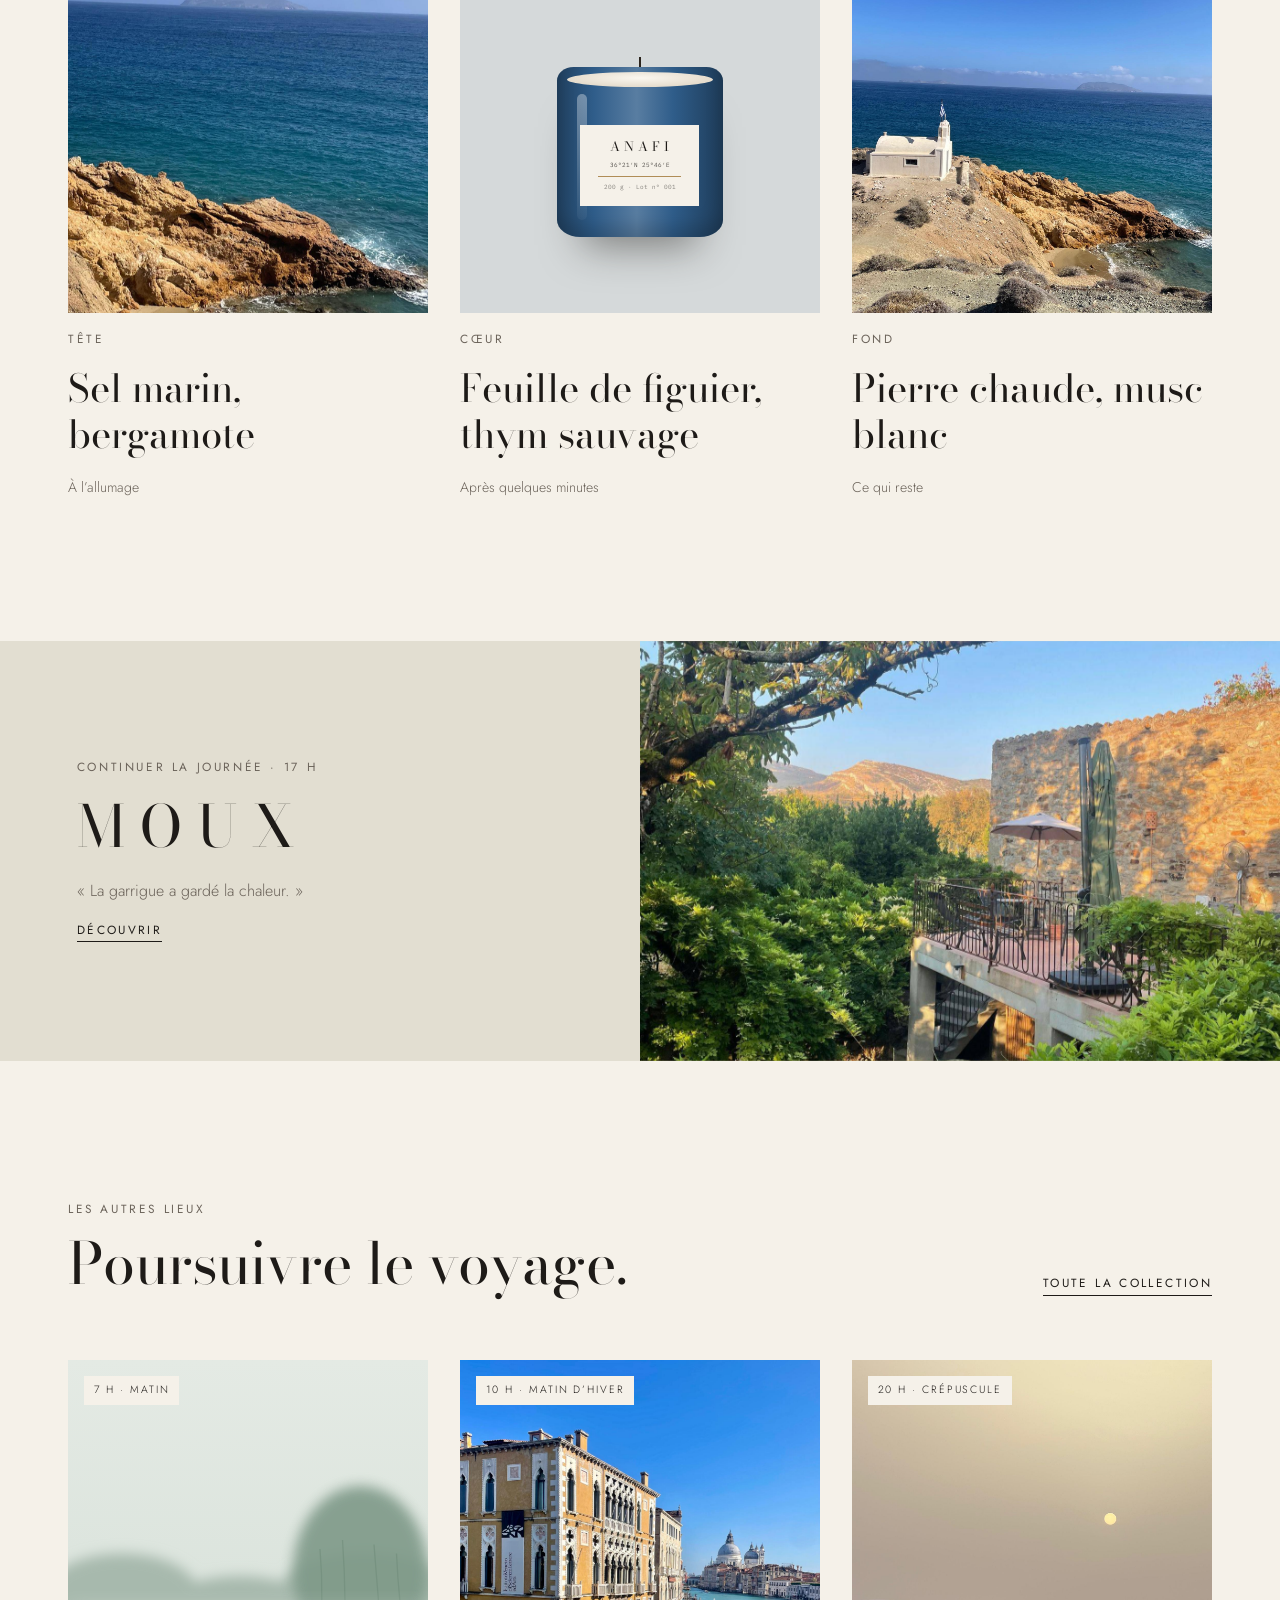
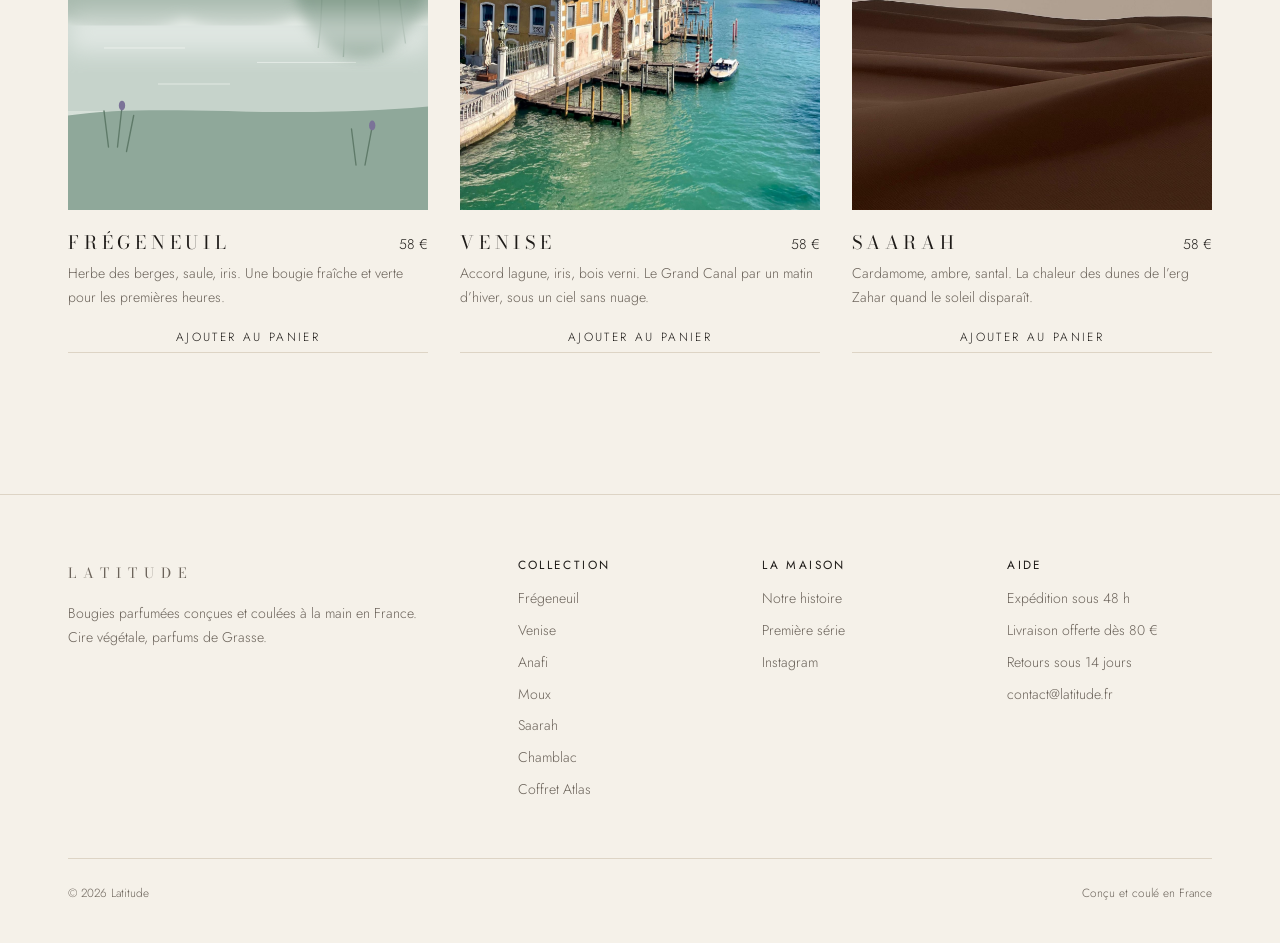
==== commit eea06863: "Chamblac (Normandie) remplace Paris Co-Authored-By: Claude Opus 5.5 <noreply@anthropic.com> Claude-S" ====
--- a/bougies/anafi.html
+++ b/bougies/anafi.html
@@ -182,7 +182,7 @@
           <a href="../" class="brand">LATITUDE</a>
           <p>Bougies parfumées conçues et coulées à la main en France. Cire végétale, parfums de Grasse.</p>
         </div>
-        <div><h4>Collection</h4><ul><li><a href="../bougies/fregeneuil.html">Frégeneuil</a></li><li><a href="../bougies/venise.html">Venise</a></li><li><a href="../bougies/anafi.html">Anafi</a></li><li><a href="../bougies/moux.html">Moux</a></li><li><a href="../bougies/saarah.html">Saarah</a></li><li><a href="../bougies/paris.html">Paris</a></li><li><a href="../#coffret">Coffret Atlas</a></li></ul></div>
+        <div><h4>Collection</h4><ul><li><a href="../bougies/fregeneuil.html">Frégeneuil</a></li><li><a href="../bougies/venise.html">Venise</a></li><li><a href="../bougies/anafi.html">Anafi</a></li><li><a href="../bougies/moux.html">Moux</a></li><li><a href="../bougies/saarah.html">Saarah</a></li><li><a href="../bougies/chamblac.html">Chamblac</a></li><li><a href="../#coffret">Coffret Atlas</a></li></ul></div>
         <div><h4>La maison</h4><ul><li><a href="../#maison">Notre histoire</a></li><li><a href="../#lettre">Première série</a></li><li><a href="https://instagram.com/" target="_blank" rel="noopener">Instagram</a></li></ul></div>
         <div><h4>Aide</h4><ul><li>Expédition sous 48 h</li><li>Livraison offerte dès 80 €</li><li>Retours sous 14 jours</li><li>contact@latitude.fr</li></ul></div>
       </div>
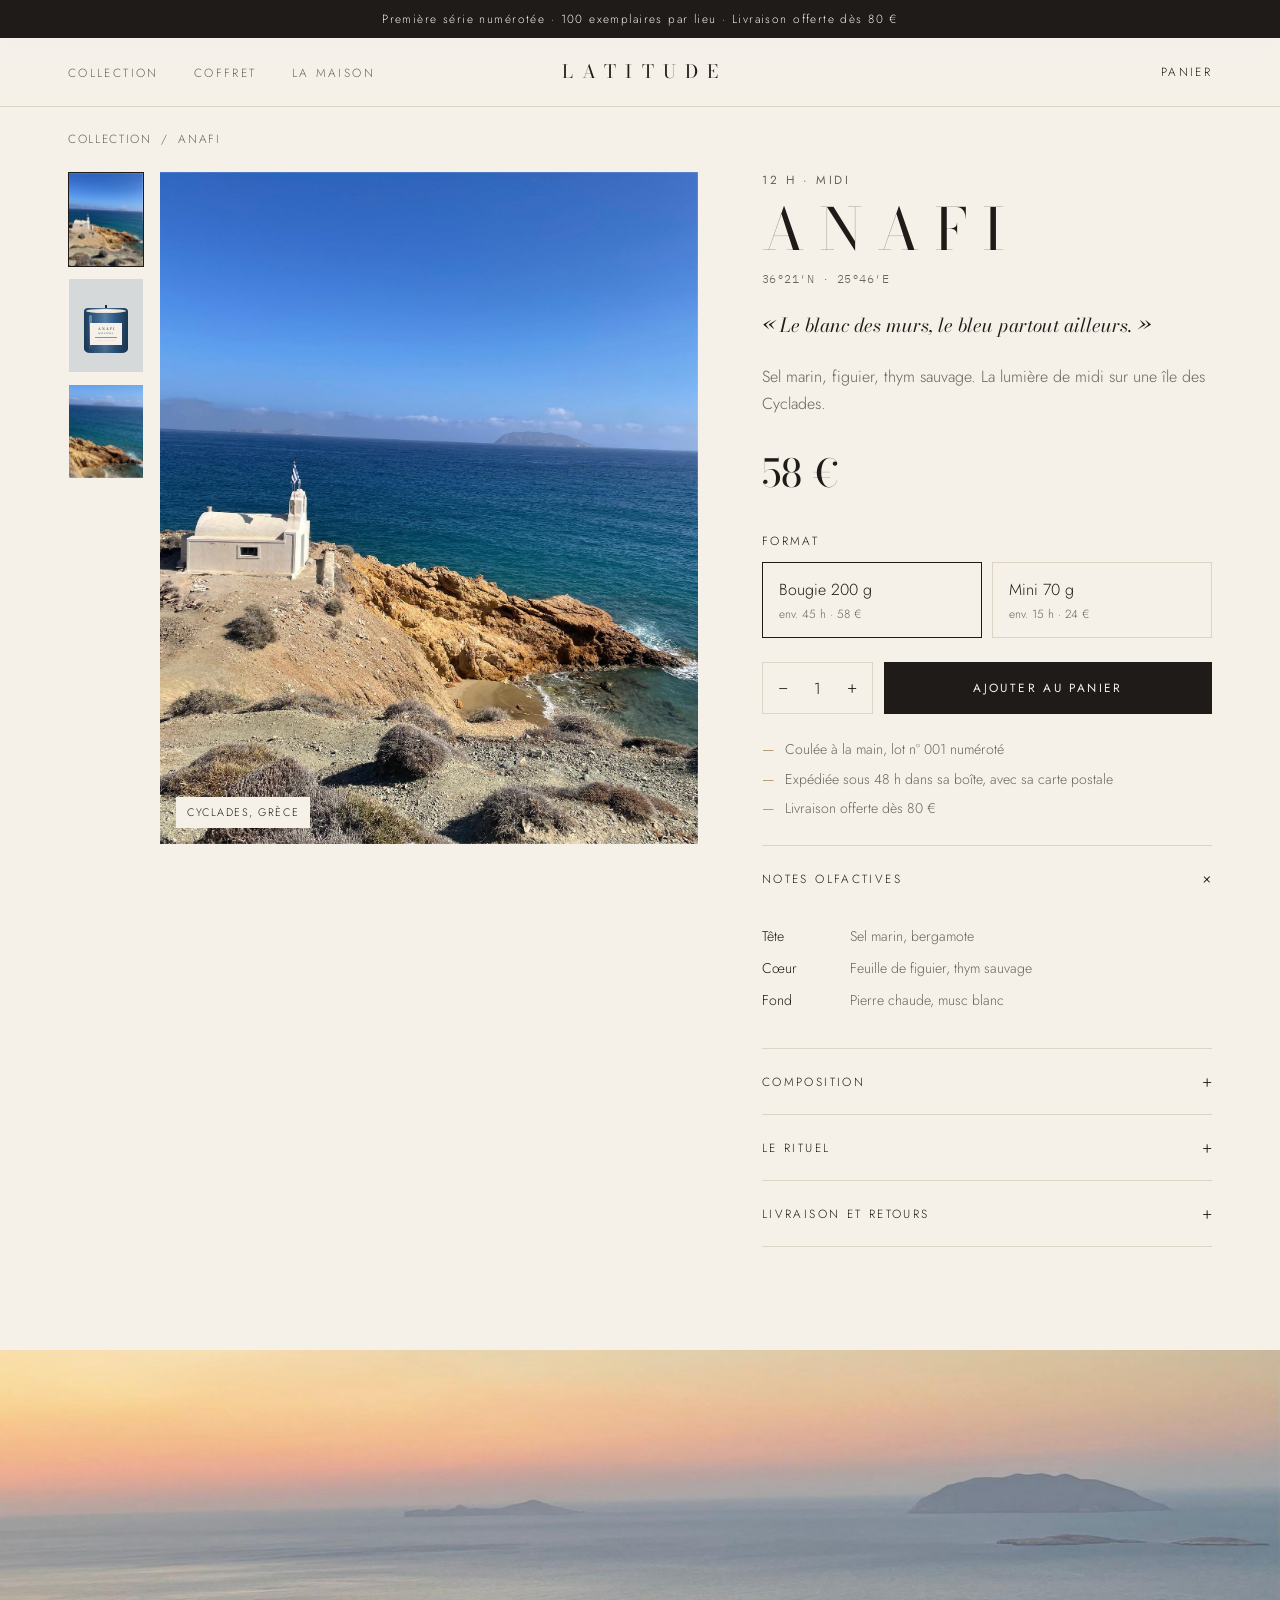
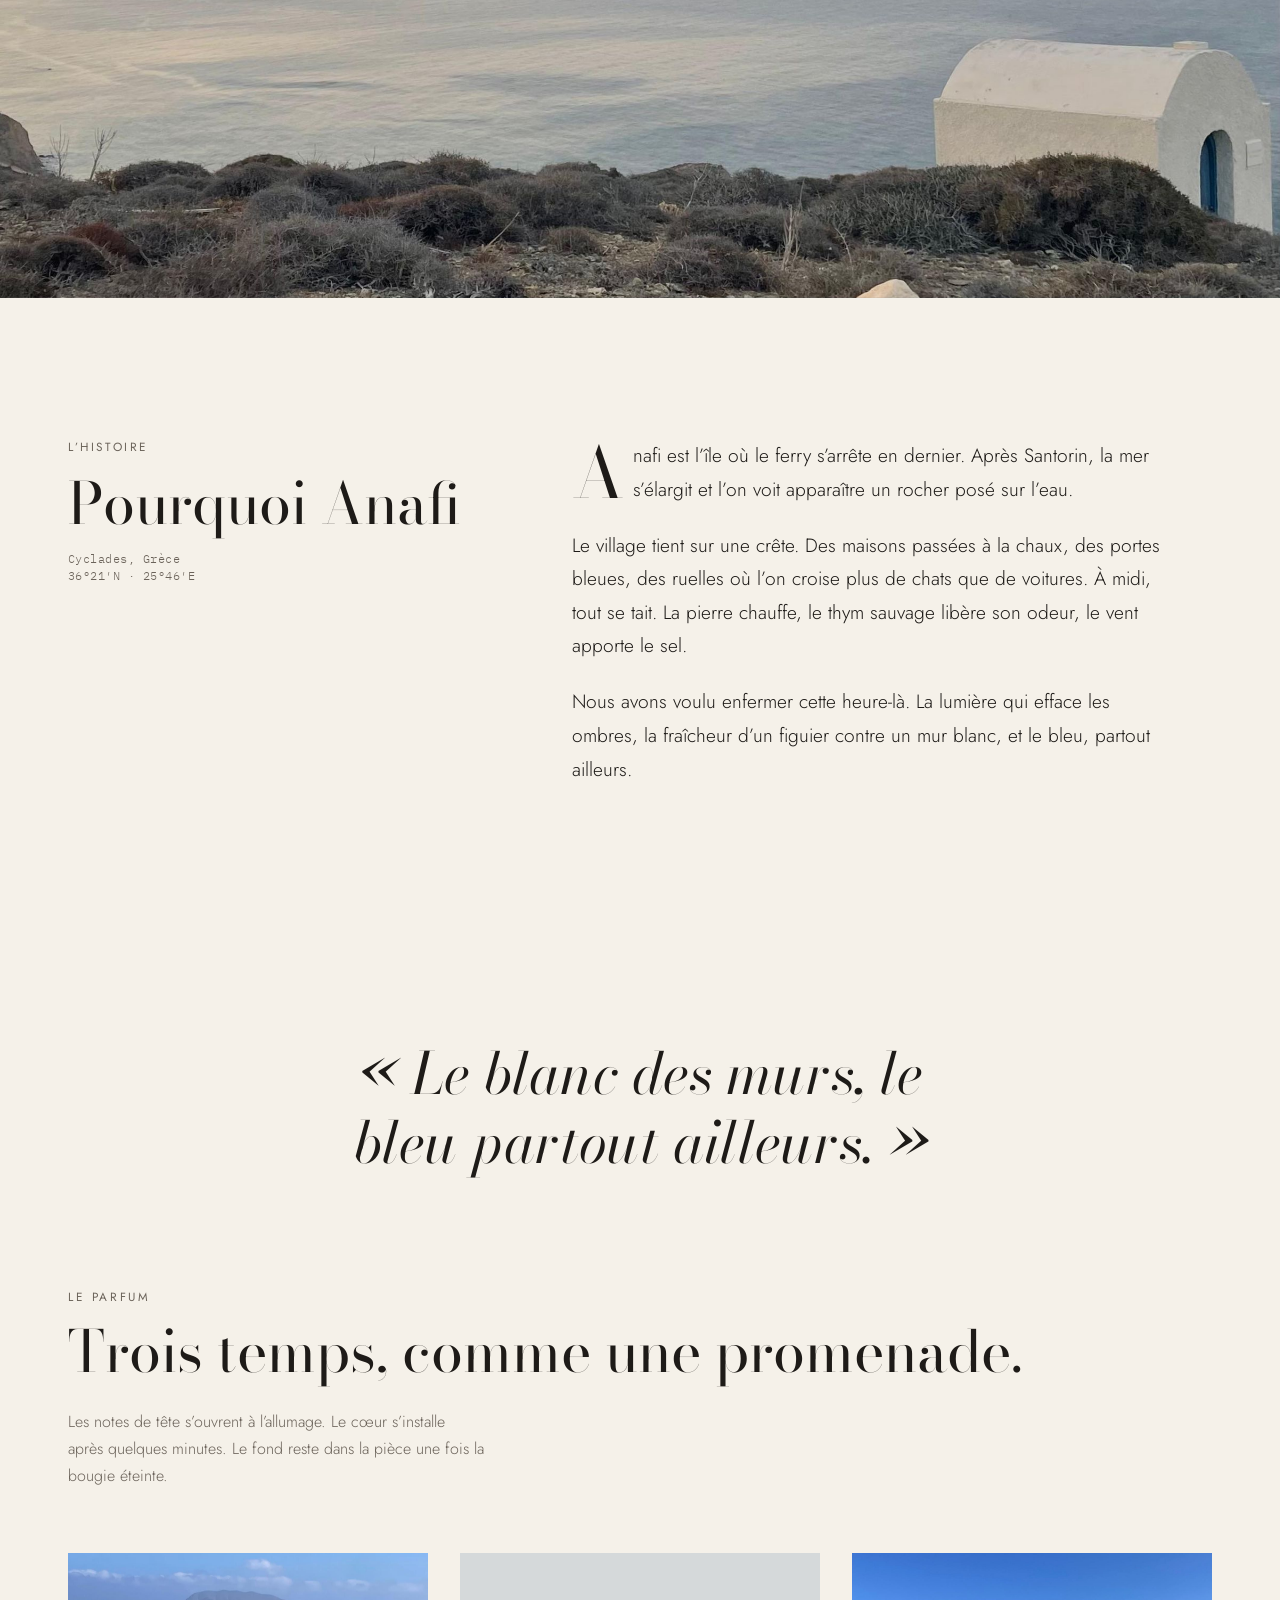
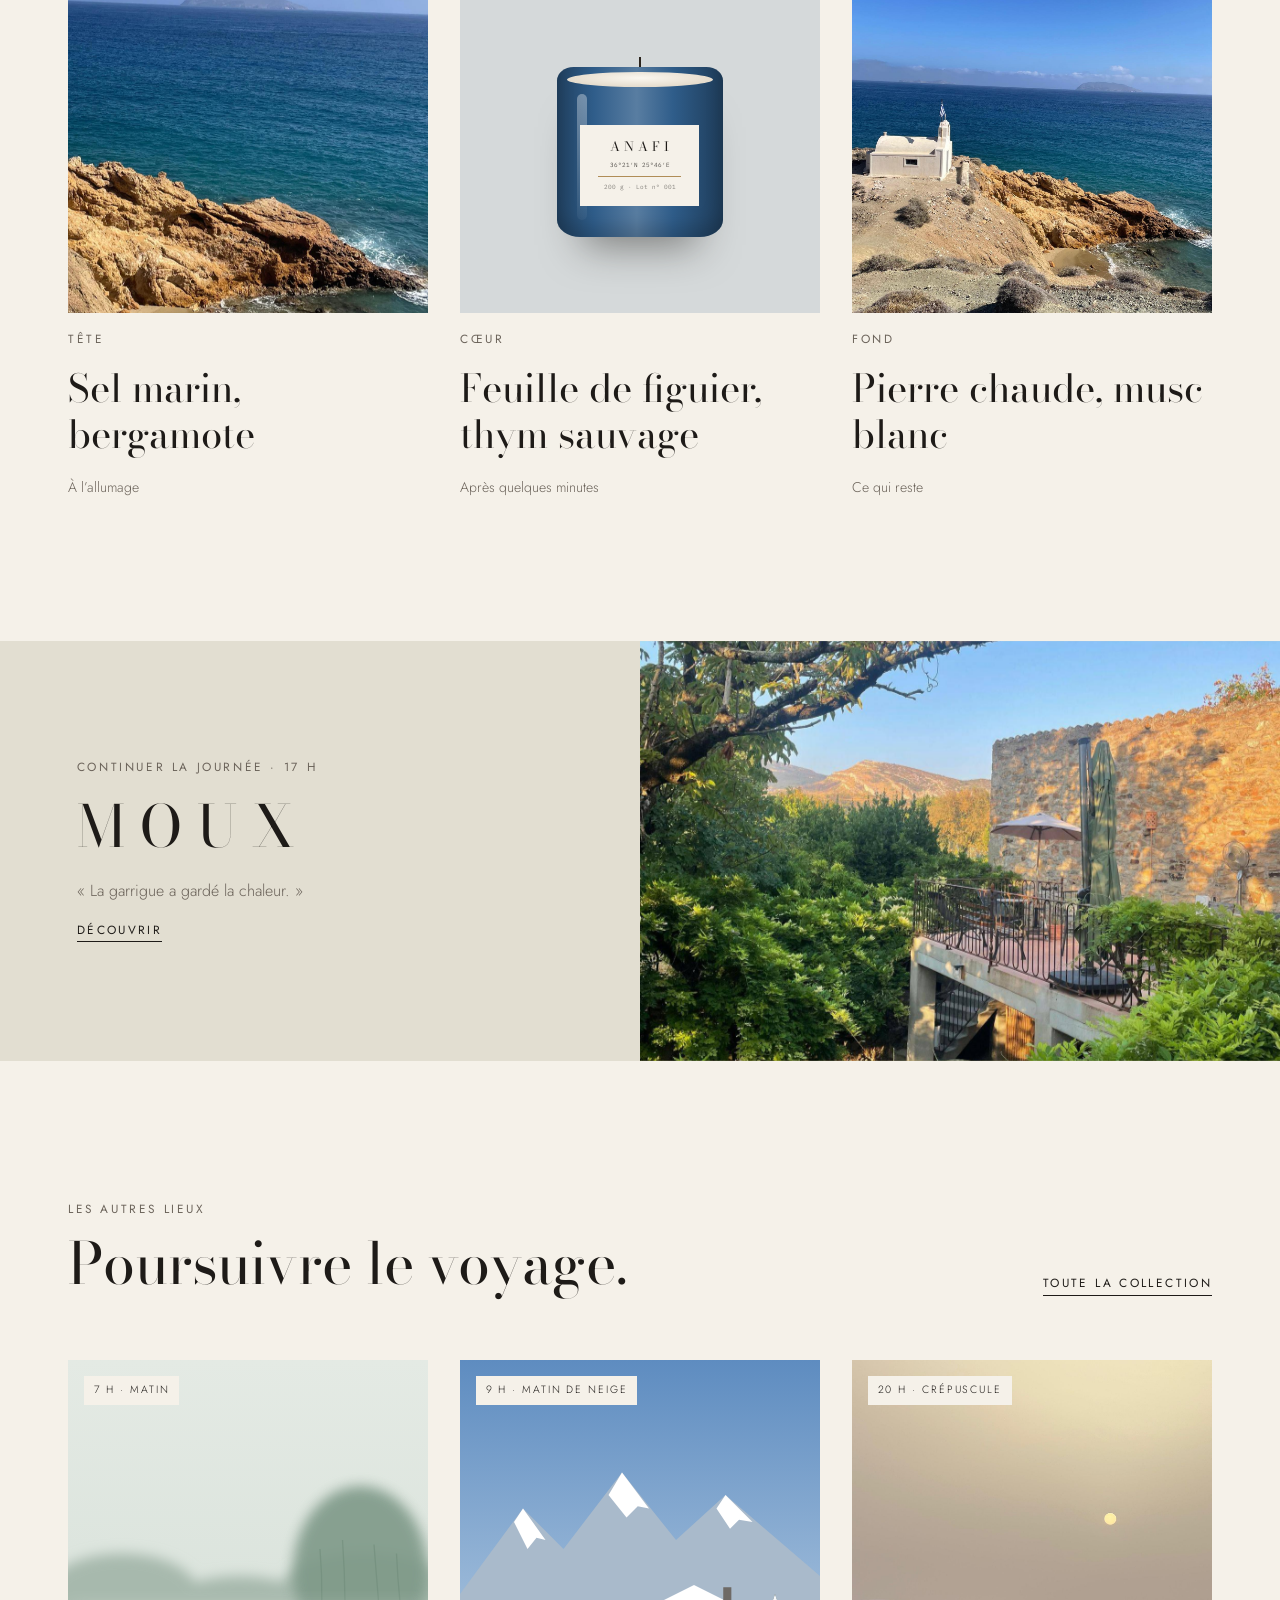
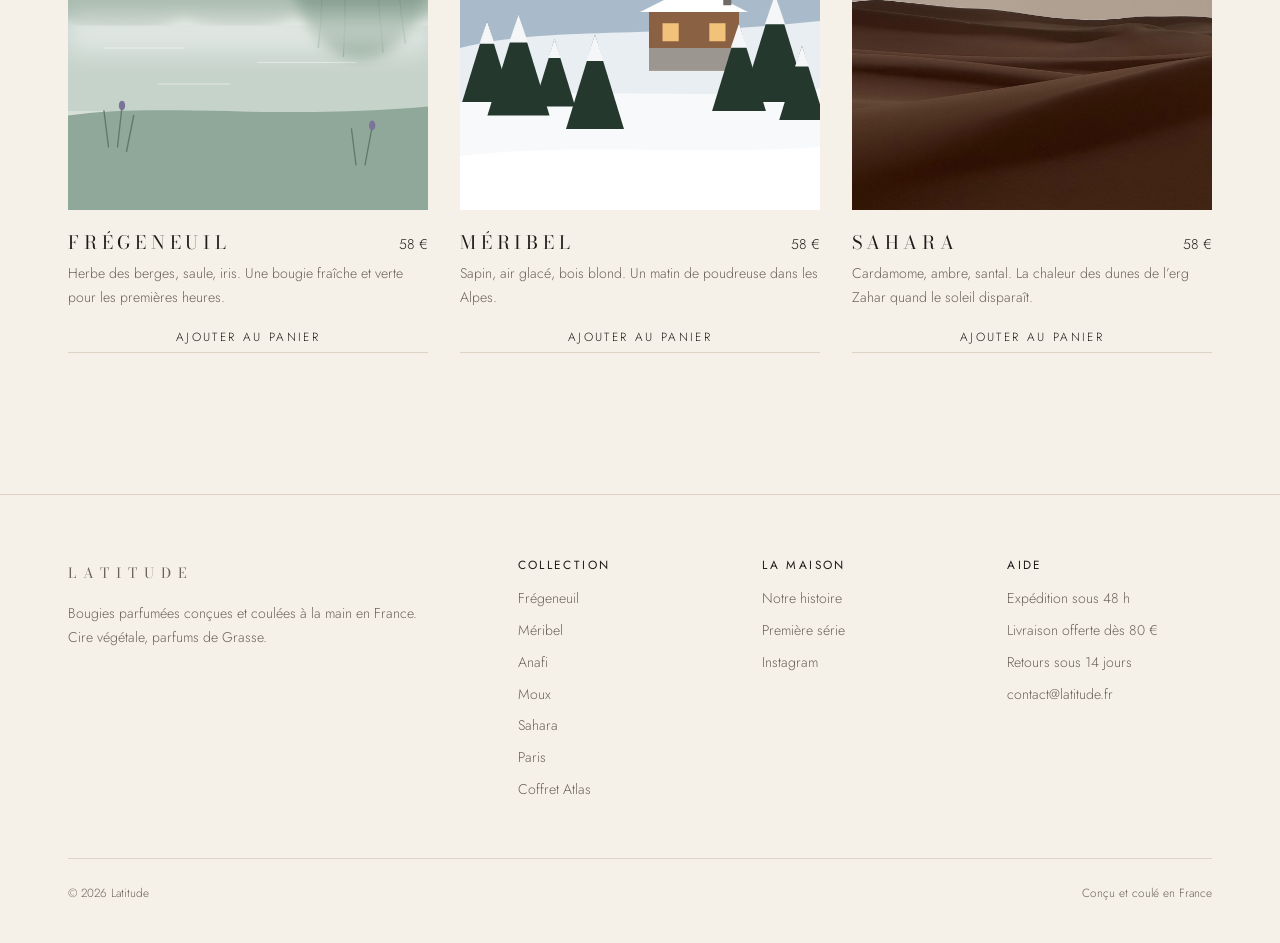
==== commit eef791d3: "Collection définitive : Anafi, Paris, Frégeneuil, Sahara, Méribel, Moux Retour de Paris, Saarah devi" ====
--- a/bougies/anafi.html
+++ b/bougies/anafi.html
@@ -149,22 +149,22 @@
           <button type="button" class="card-add" data-add="fregeneuil" data-format="200">Ajouter au panier</button>
         </article>
         <article class="card">
-          <a class="card-media" href="venise.html" aria-label="Venise">
-            <span class="card-moment">10 h · Matin d’hiver</span>
-            <div class="visual" data-scene="venise" data-photo="../images/venise/lieu.jpg"></div>
-            <div class="packshot" style="--c:#3F6F73" data-jar="venise" data-photo="../images/venise/bougie.jpg"></div>
+          <a class="card-media" href="meribel.html" aria-label="Méribel">
+            <span class="card-moment">9 h · Matin de neige</span>
+            <div class="visual" data-scene="meribel" data-photo="../images/meribel/lieu.jpg"></div>
+            <div class="packshot" style="--c:#6F8CA3" data-jar="meribel" data-photo="../images/meribel/bougie.jpg"></div>
           </a>
-          <div class="card-info"><a href="venise.html" class="card-name">VENISE</a><span class="card-price">58 €</span><p class="card-sub">Accord lagune, iris, bois verni. Le Grand Canal par un matin d’hiver, sous un ciel sans nuage.</p></div>
-          <button type="button" class="card-add" data-add="venise" data-format="200">Ajouter au panier</button>
+          <div class="card-info"><a href="meribel.html" class="card-name">MÉRIBEL</a><span class="card-price">58 €</span><p class="card-sub">Sapin, air glacé, bois blond. Un matin de poudreuse dans les Alpes.</p></div>
+          <button type="button" class="card-add" data-add="meribel" data-format="200">Ajouter au panier</button>
         </article>
         <article class="card">
-          <a class="card-media" href="saarah.html" aria-label="Saarah">
+          <a class="card-media" href="sahara.html" aria-label="Sahara">
             <span class="card-moment">20 h · Crépuscule</span>
-            <div class="visual" data-scene="saarah" data-photo="../images/saarah/lieu.jpg"></div>
-            <div class="packshot" style="--c:#C98B4E" data-jar="saarah" data-photo="../images/saarah/bougie.jpg"></div>
+            <div class="visual" data-scene="sahara" data-photo="../images/sahara/lieu.jpg"></div>
+            <div class="packshot" style="--c:#C98B4E" data-jar="sahara" data-photo="../images/sahara/bougie.jpg"></div>
           </a>
-          <div class="card-info"><a href="saarah.html" class="card-name">SAARAH</a><span class="card-price">58 €</span><p class="card-sub">Cardamome, ambre, santal. La chaleur des dunes de l’erg Zahar quand le soleil disparaît.</p></div>
-          <button type="button" class="card-add" data-add="saarah" data-format="200">Ajouter au panier</button>
+          <div class="card-info"><a href="sahara.html" class="card-name">SAHARA</a><span class="card-price">58 €</span><p class="card-sub">Cardamome, ambre, santal. La chaleur des dunes de l’erg Zahar quand le soleil disparaît.</p></div>
+          <button type="button" class="card-add" data-add="sahara" data-format="200">Ajouter au panier</button>
         </article>
       </div>
     </section>
@@ -182,7 +182,7 @@
           <a href="../" class="brand">LATITUDE</a>
           <p>Bougies parfumées conçues et coulées à la main en France. Cire végétale, parfums de Grasse.</p>
         </div>
-        <div><h4>Collection</h4><ul><li><a href="../bougies/fregeneuil.html">Frégeneuil</a></li><li><a href="../bougies/venise.html">Venise</a></li><li><a href="../bougies/anafi.html">Anafi</a></li><li><a href="../bougies/moux.html">Moux</a></li><li><a href="../bougies/saarah.html">Saarah</a></li><li><a href="../bougies/chamblac.html">Chamblac</a></li><li><a href="../#coffret">Coffret Atlas</a></li></ul></div>
+        <div><h4>Collection</h4><ul><li><a href="../bougies/fregeneuil.html">Frégeneuil</a></li><li><a href="../bougies/meribel.html">Méribel</a></li><li><a href="../bougies/anafi.html">Anafi</a></li><li><a href="../bougies/moux.html">Moux</a></li><li><a href="../bougies/sahara.html">Sahara</a></li><li><a href="../bougies/paris.html">Paris</a></li><li><a href="../#coffret">Coffret Atlas</a></li></ul></div>
         <div><h4>La maison</h4><ul><li><a href="../#maison">Notre histoire</a></li><li><a href="../#lettre">Première série</a></li><li><a href="https://instagram.com/" target="_blank" rel="noopener">Instagram</a></li></ul></div>
         <div><h4>Aide</h4><ul><li>Expédition sous 48 h</li><li>Livraison offerte dès 80 €</li><li>Retours sous 14 jours</li><li>contact@latitude.fr</li></ul></div>
       </div>
